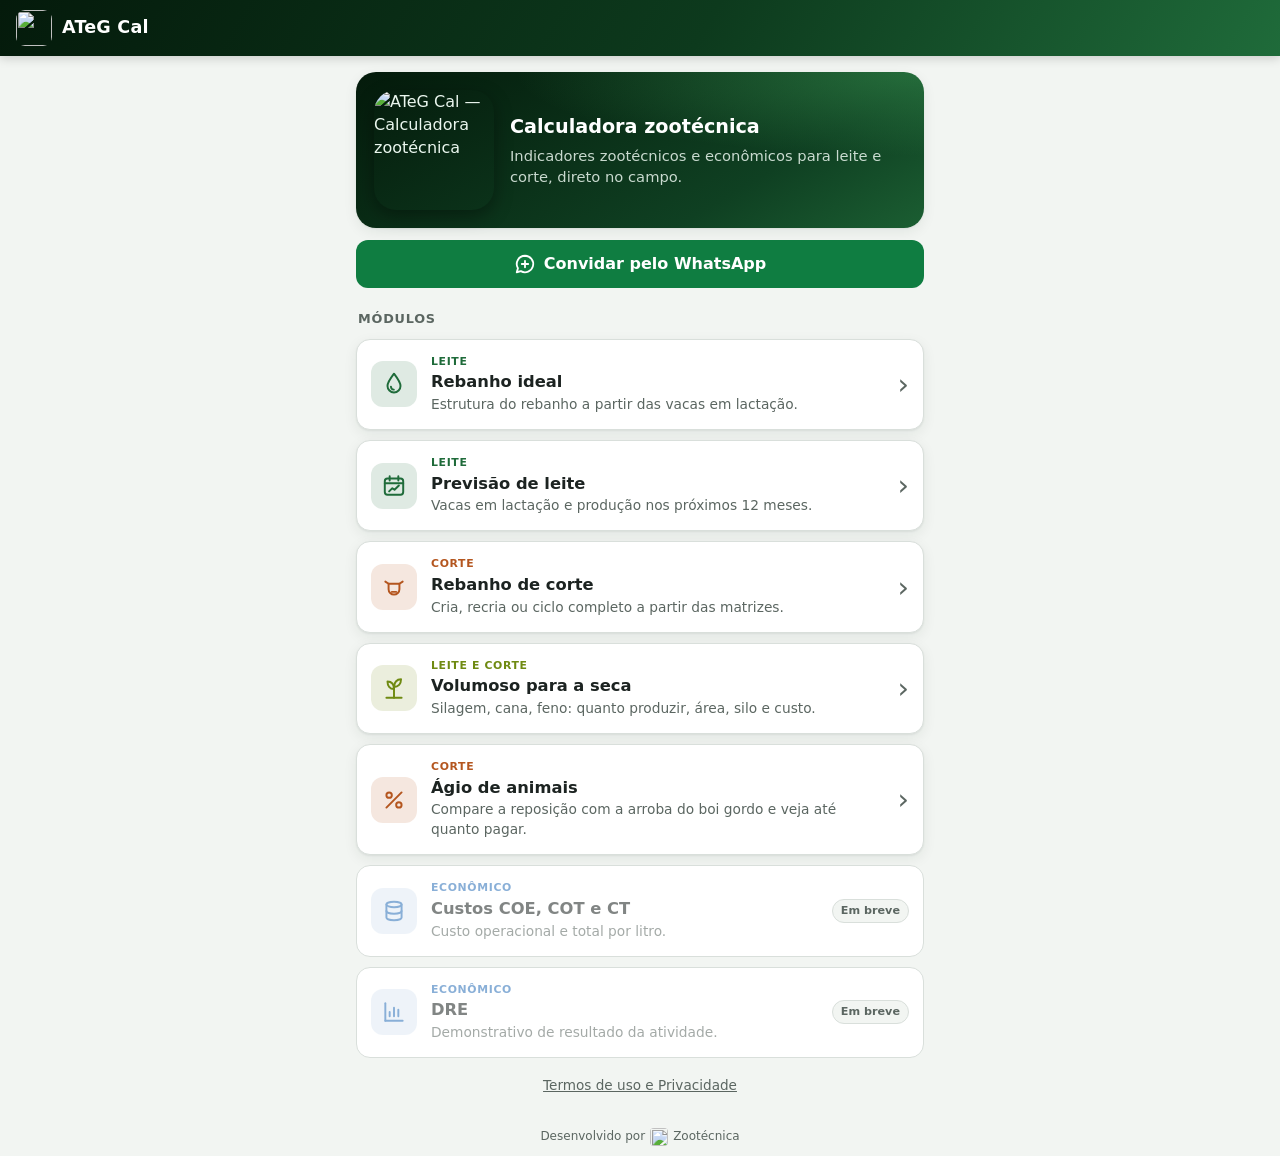
==== index.html @ bffb2cc3 "Senhas protegidas, recuperação por e-mail e rodapé em todas as telas Script 1.12.0: senhas com HMAC " ====
<!doctype html>
<html lang="pt-BR">
<head>
  <meta charset="utf-8">
  <meta name="viewport" content="width=device-width, initial-scale=1, viewport-fit=cover">
  <meta name="description" content="Calculadora de indicadores zootécnicos e econômicos para ATeG.">
  <meta name="theme-color" content="#06200f">
  <meta name="apple-mobile-web-app-capable" content="yes">
  <meta name="apple-mobile-web-app-title" content="ATeG Cal">
  <meta name="apple-mobile-web-app-status-bar-style" content="black-translucent">
  <title>ATeG Cal</title>
  <link rel="manifest" href="manifest.webmanifest">
  <link rel="icon" href="icons/favicon-64.png" type="image/png">
  <link rel="apple-touch-icon" href="icons/apple-touch-icon.png">
  <link rel="stylesheet" href="css/style.css">
</head>
<body>
  <header class="topo">
    <button class="voltar" id="btnVoltar" type="button" aria-label="Voltar" hidden>&#8592;</button>
    <img class="topo-logo" src="icons/logo-96.png" alt="" width="36" height="36">
    <h1 id="tituloTela">ATeG Cal</h1>
    <span id="seloOffline" class="selo-offline" hidden>Offline</span>
  </header>

  <main>
    <!-- Login pelo celular -->
    <section id="tela-login" class="tela" hidden>
      <div class="login">
        <img class="login-logo" src="icons/logo-280.png" alt="ATeG Cal — Calculadora zootécnica" width="150" height="150">

        <div id="blocoEntrar" class="login-bloco">
          <h2>Entrar</h2>
          <p class="login-texto">Use o celular e a senha cadastrados na Zootécnica ATeG.</p>
          <form id="formLogin" class="cartao" novalidate>
          <label class="campo">
            <span>Celular</span>
            <input name="celular" type="tel" inputmode="tel" autocomplete="tel" placeholder="(62) 9 0000-0000" required>
          </label>
          <label class="campo">
            <span>Senha</span>
            <span class="senha">
              <input name="senha" type="password" autocomplete="current-password" required>
              <button type="button" class="ver-senha" aria-label="Mostrar senha" aria-pressed="false">
                <svg viewBox="0 0 24 24" aria-hidden="true"><path d="M2 12s3.6-7 10-7 10 7 10 7-3.6 7-10 7S2 12 2 12z"/><circle cx="12" cy="12" r="3"/><path class="risco" d="M4 4l16 16"/></svg>
              </button>
            </span>
          </label>
          <p id="erroLogin" class="erro" role="alert" hidden></p>
          <button type="submit" class="primario">Entrar</button>
          <button type="button" id="btnEsqueci" class="link">Esqueci a senha</button>
          </form>
          <button type="button" id="btnPrimeiroAcesso" class="secundario primeiro-acesso">Primeiro acesso? Cadastre-se</button>
        </div>

        <div id="blocoCadastro" class="login-bloco" hidden>
          <h2>Primeiro acesso</h2>
          <p class="login-texto">Preencha seus dados. O acesso é liberado na hora.</p>
          <form id="formCadastro" class="cartao" novalidate>
          <label class="campo">
            <span>Nome completo</span>
            <input name="nome" type="text" autocomplete="name" autocapitalize="words" maxlength="80" required>
          </label>
          <label class="campo">
            <span>Celular (WhatsApp)</span>
            <input name="celular" type="tel" inputmode="tel" autocomplete="tel" placeholder="(62) 9 0000-0000" required>
          </label>
          <label class="campo">
            <span>E-mail</span>
            <input name="email" type="email" inputmode="email" autocomplete="email" maxlength="100" required>
          </label>
          <div class="grade grade-municipio">
            <label class="campo"><span>UF</span>
              <select name="uf" autocomplete="address-level1">
                <option>AC</option>
                <option>AL</option>
                <option>AM</option>
                <option>AP</option>
                <option>BA</option>
                <option>CE</option>
                <option>DF</option>
                <option>ES</option>
                <option selected>GO</option>
                <option>MA</option>
                <option>MG</option>
                <option>MS</option>
                <option>MT</option>
                <option>PA</option>
                <option>PB</option>
                <option>PE</option>
                <option>PI</option>
                <option>PR</option>
                <option>RJ</option>
                <option>RN</option>
                <option>RO</option>
                <option>RR</option>
                <option>RS</option>
                <option>SC</option>
                <option>SE</option>
                <option>SP</option>
                <option>TO</option>
              </select></label>
            <label class="campo"><span>Município</span>
              <select name="municipio" autocomplete="address-level2" required disabled>
                <option value="">Carregando…</option>
              </select></label>
          </div>
          <label class="campo">
            <span>Função</span>
            <select name="funcao" required>
              <option value="" selected disabled>Selecione</option>
              <option>Técnico de campo ATeG</option>
              <option>Coordenador</option>
              <option>Supervisor</option>
              <option>Produtor rural</option>
              <option>Zootecnista / Veterinário / Agrônomo</option>
              <option>Estudante</option>
              <option>Outro</option>
            </select>
          </label>
          <label class="campo">
            <span>Crie uma senha (mínimo 6 caracteres)</span>
            <span class="senha">
              <input name="senha" type="password" autocomplete="new-password" required>
              <button type="button" class="ver-senha" aria-label="Mostrar senha" aria-pressed="false">
                <svg viewBox="0 0 24 24" aria-hidden="true"><path d="M2 12s3.6-7 10-7 10 7 10 7-3.6 7-10 7S2 12 2 12z"/><circle cx="12" cy="12" r="3"/><path class="risco" d="M4 4l16 16"/></svg>
              </button>
            </span>
          </label>
          <label class="campo">
            <span>Repita a senha</span>
            <span class="senha">
              <input name="confirmacao" type="password" autocomplete="new-password" required>
              <button type="button" class="ver-senha" aria-label="Mostrar senha" aria-pressed="false">
                <svg viewBox="0 0 24 24" aria-hidden="true"><path d="M2 12s3.6-7 10-7 10 7 10 7-3.6 7-10 7S2 12 2 12z"/><circle cx="12" cy="12" r="3"/><path class="risco" d="M4 4l16 16"/></svg>
              </button>
            </span>
          </label>
          <label class="check">
            <input name="aceite" type="checkbox">
            <span>Li e aceito os <a href="#/termos">Termos de uso e a Política de privacidade</a>.</span>
          </label>
          <p id="erroCadastro" class="erro" role="alert" hidden></p>
          <button type="submit" class="primario">Cadastrar e entrar</button>
          </form>
          <button type="button" id="btnJaTenho" class="link">Já tenho cadastro — Entrar</button>
        </div>

        <div id="blocoEsqueci" class="login-bloco" hidden>
          <h2>Recuperar senha</h2>
          <p class="login-texto">Informe o celular do cadastro. Enviaremos um código para o seu e-mail.</p>
          <form id="formEsqueci" class="cartao" novalidate>
          <label class="campo">
            <span>Celular</span>
            <input name="celular" type="tel" inputmode="tel" autocomplete="tel" placeholder="(62) 9 0000-0000" required>
          </label>
          <p id="erroEsqueci" class="erro" role="alert" hidden></p>
          <button type="submit" class="primario">Enviar código</button>
          </form>
          <button type="button" class="link whats-senha">Não tenho acesso ao e-mail — Falar no WhatsApp</button>
          <button type="button" class="link voltar-entrar">Voltar para Entrar</button>
        </div>

        <div id="blocoNovaSenha" class="login-bloco" hidden>
          <h2>Crie uma nova senha</h2>
          <p id="textoNovaSenha" class="login-texto"></p>
          <form id="formNovaSenha" class="cartao" novalidate>
          <label id="campoCodigo" class="campo">
            <span>Código de 6 dígitos</span>
            <input name="codigo" type="text" inputmode="numeric" autocomplete="one-time-code" maxlength="6">
          </label>
          <label class="campo">
            <span>Nova senha (mínimo 6 caracteres)</span>
            <span class="senha">
              <input name="nova" type="password" autocomplete="new-password" required>
              <button type="button" class="ver-senha" aria-label="Mostrar senha" aria-pressed="false">
                <svg viewBox="0 0 24 24" aria-hidden="true"><path d="M2 12s3.6-7 10-7 10 7 10 7-3.6 7-10 7S2 12 2 12z"/><circle cx="12" cy="12" r="3"/><path class="risco" d="M4 4l16 16"/></svg>
              </button>
            </span>
          </label>
          <label class="campo">
            <span>Repita a nova senha</span>
            <span class="senha">
              <input name="confirmacao" type="password" autocomplete="new-password" required>
              <button type="button" class="ver-senha" aria-label="Mostrar senha" aria-pressed="false">
                <svg viewBox="0 0 24 24" aria-hidden="true"><path d="M2 12s3.6-7 10-7 10 7 10 7-3.6 7-10 7S2 12 2 12z"/><circle cx="12" cy="12" r="3"/><path class="risco" d="M4 4l16 16"/></svg>
              </button>
            </span>
          </label>
          <p id="erroNovaSenha" class="erro" role="alert" hidden></p>
          <button type="submit" class="primario">Salvar e entrar</button>
          </form>
          <button type="button" class="link whats-senha">Não recebeu? Falar no WhatsApp</button>
          <button type="button" class="link voltar-entrar">Voltar para Entrar</button>
        </div>
        <a class="link-termos" href="#/termos">Termos de uso e Privacidade</a>
      </div>
    </section>

    <!-- Volumoso para a seca -->
    <section id="tela-volumoso-seca" class="tela" hidden>
      <form id="formVolumoso" novalidate>
        <div class="cartao">
          <label class="campo">
            <span>Propriedade</span>
            <input name="fazenda" type="text" autocomplete="off" placeholder="Nome da fazenda">
          </label>
          <div class="grade">
            <label class="campo"><span>Início da seca</span><select name="mesInicio"></select></label>
            <label class="campo"><span>Dias de seca</span>
              <input name="diasSeca" type="number" inputmode="numeric" min="30" max="365" step="1" placeholder="210"></label>
          </div>
          <p id="diasSeca" class="nota"></p>
        </div>

        <div class="cartao">
          <div class="cartao-titulo">
            <strong>Rebanho na seca</strong>
            <span>Animais que vão comer volumoso. Peso e consumo vazios usam a referência.</span>
          </div>
          <div class="importar">
            <button type="button" id="btnImportarLeite" class="secundario">Trazer Rebanho ideal — leite</button>
            <button type="button" id="btnImportarCorte" class="secundario">Trazer Rebanho ideal — corte</button>
          </div>
          <div id="listaLotes" class="lista-itens"></div>
          <button type="button" id="btnAddLote" class="link">+ Adicionar categoria</button>
        </div>

        <div class="cartao">
          <div class="cartao-titulo">
            <strong>Pasto na seca (opcional)</strong>
            <span>Quanto do volumoso o pasto diferido ou residual ainda fornece.</span>
          </div>
          <label class="campo"><span>Volumoso que vem do pasto (%)</span>
            <input name="pastoPct" type="number" inputmode="decimal" min="0" max="99" step="1" placeholder="0"></label>
        </div>

        <div class="cartao">
          <div class="cartao-titulo">
            <strong>Volumosos do cocho</strong>
            <span>Participação vazia divide igualmente o que falta para 100%.</span>
          </div>
          <div id="listaVolumosos" class="lista-itens"></div>
          <button type="button" id="btnAddVolumoso" class="link">+ Adicionar volumoso</button>
        </div>

        <p id="erroVolumoso" class="erro" role="alert" hidden></p>

        <div class="acoes">
          <button type="submit" class="primario">Calcular</button>
          <button type="button" id="btnLimparVolumoso" class="secundario">Limpar</button>
        </div>
      </form>

      <div id="resultadoVolumoso" class="resultado" hidden></div>

      <template id="modeloLote">
        <div class="item">
          <div class="item-topo">
            <select data-campo="tipo" aria-label="Categoria"></select>
            <button type="button" class="remover" aria-label="Remover categoria">&#10005;</button>
          </div>
          <div class="grade grade-3">
            <label class="campo"><span>Animais</span>
              <input data-campo="animais" type="number" inputmode="numeric" min="0" step="1"></label>
            <label class="campo"><span>Peso (kg)</span>
              <input data-campo="pesoKg" type="number" inputmode="numeric" step="1"></label>
            <label class="campo"><span>Volumoso (kg MS/dia)</span>
              <input data-campo="kgMSDia" type="number" inputmode="decimal" step="0.1"></label>
          </div>
        </div>
      </template>

      <template id="modeloVolumoso">
        <div class="item">
          <div class="item-topo">
            <select data-campo="tipo" aria-label="Volumoso"></select>
            <button type="button" class="remover" aria-label="Remover volumoso">&#10005;</button>
          </div>
          <div class="grade">
            <label class="campo"><span>Participação (% da MS)</span>
              <input data-campo="participacaoPct" type="number" inputmode="decimal" step="1"></label>
            <label class="campo"><span>Estoque atual (t)</span>
              <input data-campo="estoqueT" type="number" inputmode="decimal" step="0.1" placeholder="0"></label>
          </div>
          <details class="pesos">
            <summary>Ajustar índices</summary>
            <div class="grade">
              <label class="campo"><span>Matéria seca (%)</span>
                <input data-campo="msPct" type="number" inputmode="decimal" step="0.1"></label>
              <label class="campo"><span>Produtividade (t/ha)</span>
                <input data-campo="produtividadeT" type="number" inputmode="decimal" step="0.1"></label>
              <label class="campo"><span>Perdas até o cocho (%)</span>
                <input data-campo="perdasPct" type="number" inputmode="decimal" step="0.1"></label>
              <label class="campo"><span>Custo (R$/t)</span>
                <input data-campo="custoT" type="number" inputmode="decimal" step="1"></label>
            </div>
          </details>
        </div>
      </template>
    </section>

    <!-- Ágio de animais -->
    <section id="tela-agio" class="tela" hidden>
      <form id="formAgio" novalidate>
        <div class="cartao">
          <label class="campo">
            <span>Propriedade</span>
            <input name="fazenda" type="text" autocomplete="off" placeholder="Nome da fazenda">
          </label>
          <div class="grade">
            <label class="campo"><span>Arroba do boi gordo (R$/@)</span>
              <input name="arrobaBoi" type="number" inputmode="decimal" min="0" step="0.01" required></label>
            <label class="campo"><span>Ágio máximo aceito (%)</span>
              <input name="agioLimitePct" type="number" inputmode="decimal" step="0.1"></label>
          </div>
          <a class="link-cotacao" href="https://www.scotconsultoria.com.br/cotacoes/boi-gordo/" target="_blank" rel="noopener">Ver cotação na Scot Consultoria</a>
          <p class="nota">Digite a arroba da sua praça. Ágio máximo vazio usa 33%, média de 2014 a 2024 citada pela Scot; é uma referência, não uma regra.</p>
        </div>

        <div class="cartao">
          <div class="cartao-titulo">
            <strong>Animais a comprar</strong>
            <span>Adicione mais de uma categoria para comparar. Peso vazio usa a referência.</span>
          </div>
          <div id="listaAgio" class="lista-itens"></div>
          <button type="button" id="btnAddAgio" class="link">+ Adicionar categoria</button>
        </div>

        <div class="cartao">
          <details id="blocoCustosAgio" class="pesos">
            <summary>Até quanto pagar pelos custos (opcional)</summary>
            <p class="nota">Parte da venda futura e desconta custos e margem. Preencha ao menos o custo por dia.</p>
            <div class="grade">
              <label class="campo"><span>Custo (R$/animal/dia)</span>
                <input name="custoDia" type="number" inputmode="decimal" min="0" step="0.01"></label>
              <label class="campo"><span>Ganho de peso (kg/dia)</span>
                <input name="gmdKg" type="number" inputmode="decimal" min="0" step="0.01"></label>
              <label class="campo"><span>Peso de venda (kg)</span>
                <input name="pesoVendaKg" type="number" inputmode="numeric" min="0" step="1"></label>
              <label class="campo"><span>Rendimento de carcaça (%)</span>
                <input name="rendimentoPct" type="number" inputmode="decimal" min="0" max="70" step="0.1"></label>
              <label class="campo"><span>Arroba de venda (R$/@)</span>
                <input name="arrobaVenda" type="number" inputmode="decimal" min="0" step="0.01" placeholder="Igual à de hoje"></label>
              <label class="campo"><span>Mortalidade (%)</span>
                <input name="mortalidadePct" type="number" inputmode="decimal" min="0" max="99" step="0.1"></label>
              <label class="campo"><span>Frete e comissão (R$/animal)</span>
                <input name="freteAnimal" type="number" inputmode="decimal" min="0" step="1"></label>
              <label class="campo"><span>Margem desejada (R$/animal)</span>
                <input name="margemAnimal" type="number" inputmode="decimal" min="0" step="1"></label>
              <label class="campo"><span>Juros (% ao mês)</span>
                <input name="jurosMesPct" type="number" inputmode="decimal" min="0" step="0.1"></label>
            </div>
          </details>
        </div>

        <p id="erroAgio" class="erro" role="alert" hidden></p>

        <div class="acoes">
          <button type="submit" class="primario">Calcular</button>
          <button type="button" id="btnLimparAgio" class="secundario">Limpar</button>
        </div>
      </form>

      <div id="resultadoAgio" class="resultado" hidden></div>

      <template id="modeloAgio">
        <div class="item">
          <div class="item-topo">
            <select data-campo="tipo" aria-label="Categoria"></select>
            <button type="button" class="remover" aria-label="Remover categoria">&#10005;</button>
          </div>
          <div class="grade">
            <label class="campo"><span>Animais</span>
              <input data-campo="animais" type="number" inputmode="numeric" min="1" step="1" placeholder="1"></label>
            <label class="campo"><span>Peso (kg)</span>
              <input data-campo="pesoKg" type="number" inputmode="numeric" step="1"></label>
            <label class="campo"><span>Preço em</span>
              <select data-campo="forma"></select></label>
            <label class="campo"><span>Preço (R$)</span>
              <input data-campo="preco" type="number" inputmode="decimal" min="0" step="0.01"></label>
          </div>
        </div>
      </template>
    </section>

    <!-- Termos de uso e Política de privacidade (leitura e aceite) -->
    <section id="tela-termos" class="tela" hidden>
      <div id="avisoAceite" class="aviso atencao" hidden>
        Para continuar usando o ATeG Cal, leia e aceite os Termos de uso e a Política de privacidade.
      </div>
      <article class="cartao termos">
        <h2>Termos de uso e Política de privacidade</h2>
        <p class="sub">ATeG Cal · Versão <span id="versaoTermos"></span> · vigente desde 28/10/2026</p>

        <h3>1. Quem é o responsável</h3>
        <p>O ATeG Cal é desenvolvido e mantido por <b>Weder de Lima Vieira</b>, zootecnista, pessoa física,
          com atuação em Goiânia/GO, que é o responsável (controlador) pelos dados pessoais tratados no app.
          Contato: <a href="mailto:zootecnicaateg@gmail.com">zootecnicaateg@gmail.com</a> ou WhatsApp
          <a href="https://wa.me/5562991176151">(62) 9 9117-6151</a>.</p>

        <h3>2. O que é o app</h3>
        <p>O ATeG Cal é uma calculadora de indicadores zootécnicos e econômicos para apoio a técnicos e produtores
          rurais. No momento o uso é gratuito. Funcionalidades, condições de uso ou de acesso podem mudar no
          futuro, com aviso prévio no próprio app.</p>

        <h3>3. Uso e responsabilidade</h3>
        <ul>
          <li>Os resultados são <b>estimativas</b> calculadas a partir dos dados que você informa. Eles não substituem
            o acompanhamento técnico da propriedade, e as decisões tomadas com base neles são de responsabilidade
            de quem as toma.</li>
          <li>Você é responsável pela veracidade dos dados que digita e pelos relatórios que compartilha.</li>
          <li>O acesso é pessoal: não compartilhe sua senha. Use o app de forma lícita e sem tentar prejudicar seu
            funcionamento.</li>
          <li>O app é oferecido como está. Podem ocorrer erros ou interrupções, que serão corrigidos assim que
            possível.</li>
          <li>O acesso pode ser suspenso em caso de uso indevido destes termos.</li>
        </ul>

        <h3>4. Quais dados são coletados</h3>
        <ul>
          <li><b>Cadastro:</b> nome, celular, e-mail, município, UF, função e senha.</li>
          <li><b>Uso do app:</b> data e hora em que o app e os módulos são abertos, quando um cálculo é feito, quando
            um PDF é exportado e a versão do app.</li>
          <li><b>Aceite destes termos:</b> data, hora e versão aceita.</li>
        </ul>
        <p>Os <b>dados das fazendas</b> digitados nos cálculos (rebanho, partos, produção etc.) <b>ficam somente no
          seu aparelho</b> e não são enviados ao responsável.</p>

        <h3>5. Para que os dados são usados</h3>
        <ul>
          <li>Liberar e controlar o acesso ao app.</li>
          <li>Dar suporte e ajudar na recuperação de senha.</li>
          <li>Entender quais módulos são mais usados, para melhorar o app e decidir as próximas funcionalidades.</li>
          <li>Enviar comunicados sobre o app e conteúdos técnicos da Zootécnica ATeG. Você pode pedir para não
            receber esses comunicados a qualquer momento.</li>
        </ul>
        <p>O tratamento se baseia no seu consentimento e na necessidade de prestar o serviço que você solicitou
          (Lei 13.709/2018, LGPD, art. 7º, incisos I e V).</p>

        <h3>6. Compartilhamento</h3>
        <p>Os dados <b>não são vendidos nem compartilhados</b> com terceiros. Eles ficam guardados em uma planilha
          do Google (Google Workspace), com acesso restrito ao responsável. O Google atua apenas como fornecedor de
          armazenamento e pode guardar os dados em servidores fora do Brasil, seguindo suas próprias regras de
          segurança.</p>

        <h3>7. Por quanto tempo</h3>
        <p>Os dados ficam guardados enquanto seu cadastro estiver ativo. Se você pedir a exclusão, os dados de
          cadastro serão apagados em até 15 dias. Os registros de uso poderão ser mantidos apenas de forma anônima,
          para estatística.</p>

        <h3>8. Seus direitos</h3>
        <p>Você pode, a qualquer momento, pedir para confirmar quais dados temos, ter acesso a eles, corrigi-los,
          excluí-los ou revogar o seu consentimento (LGPD, art. 18), pelo e-mail ou WhatsApp do item 1. Sem o
          consentimento não é possível continuar usando o app.</p>

        <h3>9. Segurança</h3>
        <p>São adotadas medidas razoáveis para proteger os dados, como acesso restrito à planilha e comunicação
          criptografada (HTTPS). Nenhum sistema é totalmente seguro: use uma senha que você não usa em outros
          serviços e avise o responsável se suspeitar de uso indevido do seu acesso.</p>

        <h3>10. Dados guardados no aparelho</h3>
        <p>Para funcionar sem internet, o app guarda no seu aparelho a sessão de acesso (por até 30 dias), os
          últimos dados digitados em cada módulo e os registros de uso ainda não enviados. O botão “Sair” encerra
          a sessão, e limpar os dados do navegador apaga essas informações.</p>

        <h3>11. Mudanças nestes termos</h3>
        <p>Estes termos podem ser atualizados. Quando isso acontecer, o app mostrará a nova versão e pedirá um
          novo aceite.</p>

        <h3>12. Lei e foro</h3>
        <p>Estes termos seguem a lei brasileira. Fica eleito o foro da comarca de Goiânia/GO, ressalvado o direito
          do consumidor de propor ação no foro do seu domicílio.</p>
      </article>

      <form id="formAceite" class="cartao" novalidate hidden>
        <label class="check">
          <input name="aceite" type="checkbox">
          <span>Li e aceito os Termos de uso e a Política de privacidade.</span>
        </label>
        <p id="erroAceite" class="erro" role="alert" hidden></p>
        <button type="submit" class="primario">Aceitar e continuar</button>
        <button type="button" id="btnRecusar" class="link">Não aceito — sair</button>
      </form>
      <button type="button" id="btnFecharTermos" class="secundario fechar-termos">Voltar</button>
    </section>

    <!-- Tela inicial: módulos -->
    <section id="tela-inicio" class="tela">
      <div class="capa">
        <img src="icons/logo-280.png" alt="ATeG Cal — Calculadora zootécnica" width="140" height="140">
        <div>
          <p class="capa-titulo">Calculadora zootécnica</p>
          <p class="capa-texto">Indicadores zootécnicos e econômicos para leite e corte, direto no campo.</p>
          <p id="capaOffline" class="capa-selo" hidden>&#10003; Pronto para usar sem internet</p>
          <p id="capaUsuario" class="capa-usuario" hidden>
            Olá, <b id="nomeUsuario"></b> · <button type="button" id="btnSair" class="link link-claro">Sair</button>
          </p>
        </div>
      </div>

      <button type="button" id="btnConvidar" class="convidar">
        <svg viewBox="0 0 24 24" aria-hidden="true"><path d="M12 3a9 9 0 0 0-7.7 13.6L3 21l4.5-1.2A9 9 0 1 0 12 3z"/><path d="M12 8.5v7M8.5 12h7"/></svg>
        Convidar pelo WhatsApp
      </button>

      <h2 class="secao">Módulos</h2>
      <nav class="modulos">
        <a class="modulo leite" href="#/rebanho-leite">
          <span class="modulo-icone" aria-hidden="true">
            <svg viewBox="0 0 24 24"><path d="M12 2.5c3.2 4.2 6 7.9 6 11.3a6 6 0 0 1-12 0c0-3.4 2.8-7.1 6-11.3z"/><path d="M9.2 14.5a2.9 2.9 0 0 0 2.6 2.7"/></svg>
          </span>
          <span class="modulo-corpo">
            <span class="modulo-tag">Leite</span>
            <strong>Rebanho ideal</strong>
            <span class="modulo-desc">Estrutura do rebanho a partir das vacas em lactação.</span>
          </span>
          <span class="modulo-seta" aria-hidden="true">&#8250;</span>
        </a>
        <a class="modulo leite" href="#/previsao-leite">
          <span class="modulo-icone" aria-hidden="true">
            <svg viewBox="0 0 24 24"><rect x="3.5" y="5" width="17" height="15" rx="2.5"/><path d="M3.5 9.5h17M8 3v4M16 3v4"/><path d="M7.5 17l3-3 2 1.5 4-4"/></svg>
          </span>
          <span class="modulo-corpo">
            <span class="modulo-tag">Leite</span>
            <strong>Previsão de leite</strong>
            <span class="modulo-desc">Vacas em lactação e produção nos próximos 12 meses.</span>
          </span>
          <span class="modulo-seta" aria-hidden="true">&#8250;</span>
        </a>
        <a class="modulo corte" href="#/rebanho-corte">
          <span class="modulo-icone" aria-hidden="true">
            <svg viewBox="0 0 24 24"><path d="M4 7l3 2h10l3-2"/><path d="M7 9v5a5 5 0 0 0 10 0V9"/><path d="M10 16.5h4"/></svg>
          </span>
          <span class="modulo-corpo">
            <span class="modulo-tag">Corte</span>
            <strong>Rebanho de corte</strong>
            <span class="modulo-desc">Cria, recria ou ciclo completo a partir das matrizes.</span>
          </span>
          <span class="modulo-seta" aria-hidden="true">&#8250;</span>
        </a>
        <a class="modulo forragem" href="#/volumoso-seca">
          <span class="modulo-icone" aria-hidden="true">
            <svg viewBox="0 0 24 24"><path d="M12 21V10"/><path d="M12 13c-4 0-6-3-6-7 4 0 6 3 6 7z"/><path d="M12 11c0-4 2.5-7 6.5-7 0 4-2.5 7-6.5 7z"/><path d="M5 21h14"/></svg>
          </span>
          <span class="modulo-corpo">
            <span class="modulo-tag">Leite e corte</span>
            <strong>Volumoso para a seca</strong>
            <span class="modulo-desc">Silagem, cana, feno: quanto produzir, área, silo e custo.</span>
          </span>
          <span class="modulo-seta" aria-hidden="true">&#8250;</span>
        </a>
        <a class="modulo corte" href="#/agio">
          <span class="modulo-icone" aria-hidden="true">
            <svg viewBox="0 0 24 24"><path d="M19 5L5 19"/><circle cx="7.5" cy="7.5" r="2.5"/><circle cx="16.5" cy="16.5" r="2.5"/></svg>
          </span>
          <span class="modulo-corpo">
            <span class="modulo-tag">Corte</span>
            <strong>Ágio de animais</strong>
            <span class="modulo-desc">Compare a reposição com a arroba do boi gordo e veja até quanto pagar.</span>
          </span>
          <span class="modulo-seta" aria-hidden="true">&#8250;</span>
        </a>
        <div class="modulo economico em-breve" aria-disabled="true">
          <span class="modulo-icone" aria-hidden="true">
            <svg viewBox="0 0 24 24"><ellipse cx="12" cy="6" rx="7" ry="2.5"/><path d="M5 6v6c0 1.4 3.1 2.5 7 2.5s7-1.1 7-2.5V6"/><path d="M5 12v6c0 1.4 3.1 2.5 7 2.5s7-1.1 7-2.5v-6"/></svg>
          </span>
          <span class="modulo-corpo">
            <span class="modulo-tag">Econômico</span>
            <strong>Custos COE, COT e CT</strong>
            <span class="modulo-desc">Custo operacional e total por litro.</span>
          </span>
          <span class="em-breve-selo">Em breve</span>
        </div>
        <div class="modulo economico em-breve" aria-disabled="true">
          <span class="modulo-icone" aria-hidden="true">
            <svg viewBox="0 0 24 24"><path d="M4 20V4"/><path d="M4 20h16"/><path d="M8 16v-4M12 16V8M16 16v-6"/></svg>
          </span>
          <span class="modulo-corpo">
            <span class="modulo-tag">Econômico</span>
            <strong>DRE</strong>
            <span class="modulo-desc">Demonstrativo de resultado da atividade.</span>
          </span>
          <span class="em-breve-selo">Em breve</span>
        </div>
      </nav>
      <a class="link-termos" href="#/termos">Termos de uso e Privacidade</a>
    </section>

    <!-- Rebanho ideal — leite -->
    <section id="tela-rebanho-leite" class="tela" hidden>
      <form id="formRebanho" novalidate>
        <div class="cartao">
          <label class="campo">
            <span>Propriedade</span>
            <input name="fazenda" type="text" autocomplete="off" placeholder="Nome da fazenda">
          </label>
          <label class="campo">
            <span>Vacas em lactação</span>
            <input name="vacas" type="number" inputmode="numeric" min="1" step="1" required>
          </label>
        </div>

        <fieldset class="segmentado">
          <legend>Método de cálculo</legend>
          <label><input type="radio" name="modo" value="padrao" checked><span>Padrão ATeG</span></label>
          <label><input type="radio" name="modo" value="indices"><span>Índices da fazenda</span></label>
        </fieldset>

        <div id="blocoIndices" class="grade" hidden>
          <label class="campo"><span>Intervalo entre partos (meses)</span>
            <input name="iepMeses" type="number" inputmode="decimal" step="0.1"></label>
          <label class="campo"><span>Período seco (dias)</span>
            <input name="periodoSecoDias" type="number" inputmode="numeric" step="1"></label>
          <label class="campo"><span>Idade ao 1º parto (meses)</span>
            <input name="idadePrimeiroPartoMeses" type="number" inputmode="numeric" step="1"></label>
          <label class="campo"><span>Descarte anual de vacas (%)</span>
            <input name="descarteAnualPct" type="number" inputmode="decimal" step="0.1"></label>
          <label class="campo"><span>Mortalidade bezerras 0–12 m (%/ano)</span>
            <input name="mortBezerrasPct" type="number" inputmode="decimal" step="0.1"></label>
          <label class="campo"><span>Mortalidade novilhas (%/ano)</span>
            <input name="mortNovilhasPct" type="number" inputmode="decimal" step="0.1"></label>
          <label class="campo"><span>Fêmeas nos nascimentos (%)</span>
            <input name="femeasNascimentosPct" type="number" inputmode="decimal" step="1"></label>
          <label class="campo"><span>Recria de fêmeas</span>
            <select name="recria">
              <option value="reposicao">Só a reposição necessária</option>
              <option value="todas">Todas as fêmeas nascidas</option>
            </select></label>
        </div>

        <details class="pesos">
          <summary>Pesos médios para UA (450 kg = 1 UA)</summary>
          <div class="grade">
            <label class="campo"><span>Vaca adulta (kg)</span>
              <input name="pesoVaca" type="number" inputmode="numeric" step="1"></label>
            <label class="campo"><span>Bezerra 0–12 m (kg)</span>
              <input name="pesoBezerra" type="number" inputmode="numeric" step="1"></label>
            <label class="campo"><span>Novilha 12–24 m (kg)</span>
              <input name="pesoNovilhaAte24" type="number" inputmode="numeric" step="1"></label>
            <label class="campo"><span>Novilha &gt; 24 m (kg)</span>
              <input name="pesoNovilhaAcima24" type="number" inputmode="numeric" step="1"></label>
          </div>
        </details>

        <p id="erroRebanho" class="erro" role="alert" hidden></p>

        <div class="acoes">
          <button type="submit" class="primario">Calcular</button>
          <button type="button" id="btnLimpar" class="secundario">Limpar</button>
        </div>
      </form>

      <div id="resultadoRebanho" class="resultado" hidden></div>
    </section>

    <!-- Previsão de lactação e leite — 12 meses -->
    <section id="tela-previsao-leite" class="tela" hidden>
      <form id="formPrevisao" novalidate>
        <input type="hidden" name="inicioPrevisao">
        <div class="cartao">
          <label class="campo">
            <span>Propriedade</span>
            <input name="fazenda" type="text" autocomplete="off" placeholder="Nome da fazenda">
          </label>
          <div class="grade">
            <label class="campo"><span>Vacas em lactação hoje</span>
              <input name="vacasLactacao" type="number" inputmode="numeric" min="0" step="1" required></label>
            <label class="campo"><span>Vacas secas hoje</span>
              <input name="vacasSecas" type="number" inputmode="numeric" min="0" step="1"></label>
          </div>
          <div class="grade">
            <label class="campo"><span>Produção média (L/vaca em lactação/dia)</span>
              <input name="producaoLitros" type="number" inputmode="decimal" min="0" step="0.1" required></label>
            <label class="campo"><span>DEL médio hoje (dias) — opcional</span>
              <input name="delMedio" type="number" inputmode="numeric" min="5" step="1" placeholder="Sem curva"></label>
          </div>
          <p class="nota">Com o DEL médio, a previsão usa a curva de lactação: vacas recém-paridas produzem mais
            que as do fim da lactação.</p>
        </div>

        <div class="cartao">
          <div class="cartao-titulo">
            <strong>Partos previstos por mês</strong>
            <span>Do controle reprodutivo (vacas e novilhas).</span>
          </div>
          <div id="gradePartos" class="grade-meses"></div>
          <p id="dicaPartos" class="nota"></p>
        </div>

        <details class="pesos">
          <summary>Índices usados na previsão</summary>
          <div class="grade">
            <label class="campo"><span>Período seco (dias)</span>
              <input name="periodoSecoDias" type="number" inputmode="numeric" step="1"></label>
            <label class="campo"><span>Descarte anual de vacas (%)</span>
              <input name="descarteAnualPct" type="number" inputmode="decimal" step="0.1"></label>
            <label class="campo"><span>Intervalo entre partos (meses)</span>
              <input name="iepMeses" type="number" inputmode="decimal" step="0.1"></label>
          </div>
        </details>

        <p id="erroPrevisao" class="erro" role="alert" hidden></p>

        <div class="acoes">
          <button type="submit" class="primario">Calcular previsão</button>
          <button type="button" id="btnLimparPrevisao" class="secundario">Limpar</button>
        </div>
      </form>

      <div id="resultadoPrevisao" class="resultado" hidden></div>
    </section>

    <!-- Rebanho ideal — corte -->
    <section id="tela-rebanho-corte" class="tela" hidden>
      <form id="formCorte" novalidate>
        <div class="cartao">
          <label class="campo">
            <span>Propriedade</span>
            <input name="fazenda" type="text" autocomplete="off" placeholder="Nome da fazenda">
          </label>
          <label class="campo">
            <span>Matrizes (vacas de cria)</span>
            <input name="matrizes" type="number" inputmode="numeric" min="1" step="1" required>
          </label>
        </div>

        <fieldset class="segmentado tres">
          <legend>Sistema de produção</legend>
          <label><input type="radio" name="fase" value="cria" checked><span>Só cria</span></label>
          <label><input type="radio" name="fase" value="recria"><span>Cria + recria</span></label>
          <label><input type="radio" name="fase" value="completo"><span>Ciclo completo</span></label>
        </fieldset>
        <p id="descFase" class="nota"></p>

        <div class="cartao">
          <div class="cartao-titulo">
            <strong>Índices da fazenda</strong>
            <span>Campo vazio usa o valor de referência mostrado.</span>
          </div>
          <div class="grade">
            <label class="campo"><span>Taxa de natalidade (%)</span>
              <input name="natalidadePct" type="number" inputmode="decimal" step="0.1"></label>
            <label class="campo"><span>Mortalidade até a desmama (%)</span>
              <input name="mortDesmamaPct" type="number" inputmode="decimal" step="0.1"></label>
            <label class="campo"><span>Idade à desmama (meses)</span>
              <input name="idadeDesmamaMeses" type="number" inputmode="decimal" step="0.5"></label>
            <label class="campo"><span>Peso à desmama (kg)</span>
              <input name="pesoDesmama" type="number" inputmode="numeric" step="1"></label>
            <label class="campo"><span>Mortalidade pós-desmama (%/ano)</span>
              <input name="mortPosDesmamaPct" type="number" inputmode="decimal" step="0.1"></label>
            <label class="campo"><span>Idade ao 1º parto (meses)</span>
              <input name="idadePrimeiroPartoMeses" type="number" inputmode="numeric" step="1"></label>
            <label class="campo"><span>Descarte anual de matrizes (%)</span>
              <input name="descarteMatrizesPct" type="number" inputmode="decimal" step="0.1"></label>
            <label class="campo"><span>Vacas por touro</span>
              <input name="vacasPorTouro" type="number" inputmode="numeric" step="1"></label>
            <label class="campo"><span>Fêmeas nos nascimentos (%)</span>
              <input name="femeasNascimentosPct" type="number" inputmode="decimal" step="1"></label>
          </div>
          <div id="blocoSaida" class="grade" hidden>
            <label class="campo"><span id="rotuloIdadeSaida">Idade de venda dos machos (meses)</span>
              <input name="idadeSaidaMeses" type="number" inputmode="numeric" step="1"></label>
            <label class="campo"><span id="rotuloPesoSaida">Peso de venda dos machos (kg)</span>
              <input name="pesoSaidaKg" type="number" inputmode="numeric" step="1"></label>
          </div>
        </div>

        <details class="pesos">
          <summary>Pesos médios para UA (450 kg = 1 UA)</summary>
          <div class="grade">
            <label class="campo"><span>Matriz (kg)</span>
              <input name="pesoMatriz" type="number" inputmode="numeric" step="1"></label>
            <label class="campo"><span>Touro (kg)</span>
              <input name="pesoTouro" type="number" inputmode="numeric" step="1"></label>
            <label class="campo"><span>Novilha ao 1º parto (kg)</span>
              <input name="pesoNovilhaPrimeiroParto" type="number" inputmode="numeric" step="1"></label>
          </div>
        </details>

        <p id="erroCorte" class="erro" role="alert" hidden></p>

        <div class="acoes">
          <button type="submit" class="primario">Calcular</button>
          <button type="button" id="btnLimparCorte" class="secundario">Limpar</button>
        </div>
      </form>

      <div id="resultadoCorte" class="resultado" hidden></div>
    </section>

    <footer class="rodape-app">
      <span class="rodape-marca">
        Desenvolvido por
        <img src="icons/logo-empresa.jpg" alt="" width="18" height="18">
        Zootécnica
      </span>
      <span id="versaoApp" hidden></span>
    </footer>
  </main>

  <script type="module" src="js/app.js"></script>
</body>
</html>
---- css/style.css ----
:root {
  --verde: #1f6b3a;
  --verde-vivo: #2f9e4f;
  --verde-claro: #e6f2ea;
  --verde-escuro: #06200f;
  --fundo: #f2f5f2;
  --superficie: #ffffff;
  --texto: #1c2321;
  --texto-suave: #5b6661;
  --borda: #d9dfdb;
  --erro: #b3261e;
  --erro-fundo: #fdecea;
  --alerta: #8a5a00;
  --alerta-fundo: #fff4dc;
  --sombra: 0 1px 2px rgb(16 40 24 / 0.06), 0 4px 14px rgb(16 40 24 / 0.07);
  --raio: 14px;
  /* Cores das categorias do rebanho (paleta validada para daltonismo). */
  --cat-lactacao: #1baf7a;
  --cat-secas: #2a78d6;
  --cat-novilhas2: #eda100;
  --cat-novilhas1: #e87ba4;
  --cat-bezerras: #6250d6;
  color-scheme: light;
}

@media (prefers-color-scheme: dark) {
  :root:not([data-theme="light"]) {
    --verde: #6cc48a;
    --verde-vivo: #6cc48a;
    --verde-claro: #1d3326;
    --fundo: #101411;
    --superficie: #1a1f1c;
    --texto: #e7ece9;
    --texto-suave: #a3ada8;
    --borda: #2f3833;
    --erro: #ffb4ab;
    --erro-fundo: #3b1512;
    --alerta: #f2c063;
    --alerta-fundo: #33280f;
    --sombra: 0 1px 2px rgb(0 0 0 / 0.4);
    --cat-lactacao: #199e70;
    --cat-secas: #3987e5;
    --cat-novilhas2: #c98500;
    --cat-novilhas1: #d55181;
    --cat-bezerras: #9085e9;
    color-scheme: dark;
  }
}

:root[data-theme="dark"] {
  --verde: #6cc48a;
  --verde-vivo: #6cc48a;
  --verde-claro: #1d3326;
  --fundo: #101411;
  --superficie: #1a1f1c;
  --texto: #e7ece9;
  --texto-suave: #a3ada8;
  --borda: #2f3833;
  --erro: #ffb4ab;
  --erro-fundo: #3b1512;
  --alerta: #f2c063;
  --alerta-fundo: #33280f;
  --sombra: 0 1px 2px rgb(0 0 0 / 0.4);
  --cat-lactacao: #199e70;
  --cat-secas: #3987e5;
  --cat-novilhas2: #c98500;
  --cat-novilhas1: #d55181;
  --cat-bezerras: #9085e9;
  color-scheme: dark;
}

* { box-sizing: border-box; }
[hidden] { display: none !important; }

body {
  display: flex;
  flex-direction: column;
  min-height: 100dvh;
  margin: 0;
  background: var(--fundo);
  color: var(--texto);
  font: 16px/1.45 system-ui, -apple-system, "Segoe UI", Roboto, sans-serif;
  -webkit-text-size-adjust: 100%;
}

/* ---------- Topo ---------- */

.topo {
  position: sticky;
  top: 0;
  z-index: 2;
  display: flex;
  align-items: center;
  gap: 10px;
  padding: calc(10px + env(safe-area-inset-top)) 16px 10px;
  background: linear-gradient(120deg, #041a0b 0%, #0d3a1d 55%, #1f6b3a 100%);
  color: #fff;
  box-shadow: 0 2px 10px rgb(0 0 0 / 0.18);
}
.topo h1 { flex: 1; margin: 0; font-size: 1.1rem; font-weight: 650; letter-spacing: 0.01em; }
.topo-logo { width: 36px; height: 36px; border-radius: 9px; }
.voltar {
  border: 0;
  background: rgb(255 255 255 / 0.12);
  color: inherit;
  width: 36px;
  height: 36px;
  border-radius: 10px;
  font-size: 1.3rem;
  line-height: 1;
  cursor: pointer;
}
.voltar:not([hidden]) + .topo-logo { display: none; }
.selo-offline {
  padding: 3px 9px;
  border-radius: 999px;
  background: rgb(255 255 255 / 0.15);
  font-size: 0.72rem;
  font-weight: 600;
}

main {
  display: flex;
  flex: 1;
  flex-direction: column;
  width: 100%;
  max-width: 600px;
  margin: 0 auto;
  padding: 16px 16px calc(10px + env(safe-area-inset-bottom));
}

/* ---------- Login ---------- */

.login { display: grid; justify-items: center; gap: 6px; padding-top: 8px; }
.login-logo { width: 150px; height: 150px; border-radius: 28px; box-shadow: 0 8px 24px rgb(0 0 0 / 0.25); }
.login h2 { margin: 14px 0 0; font-size: 1.4rem; }
.login-texto { margin: 0 0 10px; color: var(--texto-suave); text-align: center; font-size: 0.92rem; }
.login form { width: 100%; }
.login-bloco { display: grid; justify-items: center; gap: 6px; width: 100%; }
.login-bloco[hidden] { display: none; }
.primeiro-acesso { width: 100%; margin-top: 10px; }
.grade.grade-municipio { grid-template-columns: 88px 1fr; }
select:disabled { opacity: 0.6; }
.senha { position: relative; display: block; }
.senha input { padding-right: 52px; }
.ver-senha {
  position: absolute;
  top: 0;
  right: 0;
  width: 48px;
  height: 100%;
  border: 0;
  background: transparent;
  color: var(--texto-suave);
  cursor: pointer;
}
.ver-senha svg {
  width: 22px;
  height: 22px;
  fill: none;
  stroke: currentColor;
  stroke-width: 1.8;
  stroke-linecap: round;
  stroke-linejoin: round;
  vertical-align: middle;
}
.ver-senha[aria-pressed="true"] { color: var(--verde); }
.ver-senha[aria-pressed="true"] .risco { display: none; }
button.link {
  justify-self: center;
  padding: 8px;
  border: 0;
  background: none;
  color: var(--verde);
  font: inherit;
  font-weight: 600;
  text-decoration: underline;
  text-underline-offset: 3px;
  cursor: pointer;
}
button.primario:disabled { opacity: 0.7; cursor: progress; }
.check { display: flex; gap: 10px; align-items: flex-start; font-size: 0.9rem; line-height: 1.4; }
.check input { width: 22px; min-height: 22px; height: 22px; margin: 0; flex: none; accent-color: var(--verde); }
.check a { color: var(--verde); font-weight: 600; }
.link-termos { display: block; margin: 18px auto 4px; color: var(--texto-suave); font-size: 0.85rem; text-align: center; }
.rodape-app {
  display: grid;
  justify-items: center;
  gap: 4px;
  margin-top: auto; /* tela curta: fica no pé da tela */
  padding-top: 28px;
  color: var(--texto-suave);
  font-size: 0.75rem;
}
.rodape-marca { display: flex; align-items: center; gap: 5px; }
.rodape-marca img { border-radius: 4px; }
.link-cotacao { color: var(--verde); font-size: 0.9rem; font-weight: 600; }
.termos { line-height: 1.55; }
.termos h2 { margin: 0; font-size: 1.2rem; }
.termos .sub { margin: 4px 0 8px; color: var(--texto-suave); font-size: 0.85rem; }
.termos h3 { margin: 18px 0 4px; font-size: 1rem; }
.termos p, .termos ul { margin: 6px 0; font-size: 0.92rem; }
.termos ul { padding-left: 20px; }
.termos li + li { margin-top: 4px; }
.termos a { color: var(--verde); }
#tela-termos { display: grid; gap: 12px; }
#tela-termos[hidden] { display: none; }
#formAceite { display: grid; gap: 12px; }
.fechar-termos { width: 100%; }
.capa-usuario { margin: 10px 0 0; font-size: 0.88rem; }
.capa-usuario .link-claro { padding: 0 2px; color: #b9f0c9; font-weight: 600; }

/* ---------- Tela inicial ---------- */

.capa {
  display: flex;
  align-items: center;
  gap: 16px;
  padding: 18px;
  border-radius: 20px;
  background:
    radial-gradient(120% 90% at 100% 0%, rgb(79 196 108 / 0.35), transparent 60%),
    linear-gradient(150deg, #041a0b, #0f4022 70%, #1b5e32);
  color: #eaf6ee;
  box-shadow: var(--sombra);
}
.capa img { width: 120px; height: 120px; flex: none; border-radius: 22px; box-shadow: 0 6px 18px rgb(0 0 0 / 0.35); }
.capa-titulo { margin: 0 0 4px; font-size: 1.2rem; font-weight: 700; color: #fff; }
.capa-texto { margin: 0; font-size: 0.92rem; opacity: 0.85; }
.capa-selo {
  display: inline-block;
  margin: 10px 0 0;
  padding: 4px 10px;
  border-radius: 999px;
  background: rgb(108 196 138 / 0.22);
  color: #b9f0c9;
  font-size: 0.78rem;
  font-weight: 600;
}
@media (max-width: 380px) {
  .capa { flex-direction: column; text-align: center; }
}

.convidar {
  display: flex;
  align-items: center;
  justify-content: center;
  gap: 8px;
  width: 100%;
  min-height: 48px;
  margin-top: 12px;
  border: 0;
  border-radius: 12px;
  background: #0f7d41;
  color: #fff;
  font: inherit;
  font-weight: 650;
  cursor: pointer;
}
.convidar svg { width: 22px; height: 22px; fill: none; stroke: currentColor; stroke-width: 2; stroke-linecap: round; stroke-linejoin: round; }

.secao {
  margin: 22px 2px 10px;
  font-size: 0.8rem;
  font-weight: 700;
  text-transform: uppercase;
  letter-spacing: 0.06em;
  color: var(--texto-suave);
}

.modulos { display: grid; gap: 10px; }
.modulo {
  --cor-modulo: var(--verde);
  display: flex;
  align-items: center;
  gap: 14px;
  padding: 14px;
  border: 1px solid var(--borda);
  border-radius: var(--raio);
  background: var(--superficie);
  color: inherit;
  text-decoration: none;
  box-shadow: var(--sombra);
  transition: transform 0.12s ease;
}
.modulo.corte { --cor-modulo: #b4561f; }
.modulo.forragem { --cor-modulo: #6f8a12; }
.modulo.economico { --cor-modulo: #2a6fb8; }
a.modulo:active { transform: scale(0.985); background: var(--verde-claro); }
.modulo-icone {
  display: grid;
  place-items: center;
  flex: none;
  width: 46px;
  height: 46px;
  border-radius: 12px;
  background: color-mix(in srgb, var(--cor-modulo) 14%, transparent);
  color: var(--cor-modulo);
}
.modulo-icone svg {
  width: 26px;
  height: 26px;
  fill: none;
  stroke: currentColor;
  stroke-width: 1.8;
  stroke-linecap: round;
  stroke-linejoin: round;
}
.modulo-corpo { display: grid; gap: 1px; flex: 1; min-width: 0; }
.modulo strong { font-size: 1.02rem; }
.modulo-desc { color: var(--texto-suave); font-size: 0.86rem; }
.modulo-tag {
  font-size: 0.68rem;
  font-weight: 700;
  text-transform: uppercase;
  letter-spacing: 0.06em;
  color: var(--cor-modulo);
}
.modulo-seta { font-size: 1.8rem; line-height: 1; color: var(--texto-suave); }
.modulo.em-breve { box-shadow: none; }
.modulo.em-breve .modulo-icone, .modulo.em-breve .modulo-corpo { opacity: 0.55; }
.em-breve-selo {
  flex: none;
  padding: 3px 8px;
  border-radius: 999px;
  background: var(--fundo);
  border: 1px solid var(--borda);
  color: var(--texto-suave);
  font-size: 0.7rem;
  font-weight: 600;
}

/* ---------- Formulário ---------- */

form { display: grid; gap: 14px; }
.cartao {
  display: grid;
  gap: 12px;
  padding: 14px;
  border: 1px solid var(--borda);
  border-radius: var(--raio);
  background: var(--superficie);
  box-shadow: var(--sombra);
}
.campo { display: grid; gap: 4px; }
.campo > span { font-size: 0.85rem; color: var(--texto-suave); }
input, select {
  width: 100%;
  min-height: 46px;
  padding: 10px 12px;
  border: 1px solid var(--borda);
  border-radius: 10px;
  background: var(--superficie);
  color: var(--texto);
  font: inherit;
}
input:focus, select:focus { outline: 2px solid var(--verde); outline-offset: 1px; }
input[name="vacas"] { font-size: 1.25rem; font-weight: 600; }

.grade { display: grid; gap: 12px; grid-template-columns: 1fr 1fr; align-items: end; }
@media (max-width: 380px) { .grade { grid-template-columns: 1fr; } }
#blocoIndices {
  padding: 14px;
  border: 1px solid var(--borda);
  border-radius: var(--raio);
  background: var(--superficie);
}

.segmentado {
  display: grid;
  grid-template-columns: 1fr 1fr;
  gap: 4px;
  margin: 0;
  padding: 4px;
  border: 1px solid var(--borda);
  border-radius: var(--raio);
  background: var(--superficie);
}
.importar { display: grid; grid-template-columns: 1fr 1fr; gap: 8px; margin-bottom: 12px; }
.importar button { min-height: 44px; font-size: 0.82rem; padding: 6px 8px; }
.importar button:disabled { opacity: 0.45; }
.lista-itens { display: grid; gap: 10px; }
.item { display: grid; gap: 10px; padding: 12px; border: 1px solid var(--borda); border-radius: 12px; }
.item-topo { display: flex; gap: 8px; align-items: center; }
.item-topo select { flex: 1; font-weight: 600; }
.remover {
  flex: none;
  width: 40px;
  height: 40px;
  border: 1px solid var(--borda);
  border-radius: 10px;
  background: none;
  color: var(--texto-suave);
  font-size: 1rem;
  cursor: pointer;
}
.grade.grade-3 { grid-template-columns: repeat(3, 1fr); gap: 8px; }
.grade-3 .campo > span { font-size: 0.78rem; }
.item .pesos summary { font-size: 0.9rem; }
.resultado h4 { margin: 16px 0 4px; font-size: 0.98rem; }
.resultado h4 small { font-weight: 400; color: var(--texto-suave); }
.segmentado.tres { grid-template-columns: repeat(3, 1fr); }
.segmentado.tres span { font-size: 0.9rem; padding: 10px 4px; }
#blocoSaida { margin-top: 12px; }
.segmentado legend { padding: 0 4px; font-size: 0.85rem; color: var(--texto-suave); }
.segmentado label { position: relative; }
.segmentado input { position: absolute; opacity: 0; min-height: 0; }
.segmentado span {
  display: block;
  padding: 10px 6px;
  border-radius: 10px;
  text-align: center;
  font-weight: 500;
  cursor: pointer;
}
.segmentado input:checked + span { background: var(--verde); color: var(--superficie); font-weight: 600; }
.segmentado input:focus-visible + span { outline: 2px solid var(--verde); outline-offset: 2px; }

.pesos summary { cursor: pointer; color: var(--verde); font-weight: 500; padding: 4px 2px; }
.pesos .grade { margin-top: 10px; }

.acoes { display: grid; grid-template-columns: 2fr 1fr; gap: 10px; }
button.primario, button.secundario {
  min-height: 50px;
  border-radius: 12px;
  font: inherit;
  font-weight: 650;
  cursor: pointer;
}
.primario {
  border: 0;
  background: linear-gradient(135deg, var(--verde), var(--verde-vivo));
  color: #fff;
  box-shadow: 0 4px 12px rgb(31 107 58 / 0.3);
}
.secundario { border: 1px solid var(--borda); background: var(--superficie); color: var(--texto); }

.erro {
  margin: 0;
  padding: 10px 12px;
  border-radius: 10px;
  background: var(--erro-fundo);
  color: var(--erro);
}

/* ---------- Resultado ---------- */

.resultado {
  scroll-margin-top: calc(72px + env(safe-area-inset-top));
  margin-top: 20px;
  padding: 16px;
  border: 1px solid var(--borda);
  border-radius: var(--raio);
  background: var(--superficie);
  box-shadow: var(--sombra);
}
.resultado h2 { margin: 0 0 2px; font-size: 1.1rem; }
.resultado .sub { margin: 0 0 12px; color: var(--texto-suave); font-size: 0.85rem; }
.resultado h3 { margin: 20px 0 8px; font-size: 0.95rem; }

.destaque {
  display: flex;
  flex-wrap: wrap;
  align-items: baseline;
  gap: 8px;
  margin: 4px 0 14px;
}
.destaque b { font-size: 2.4rem; line-height: 1; font-variant-numeric: tabular-nums; }
.destaque span { color: var(--texto-suave); }

/* Barra 100% com a composição do rebanho */
.composicao {
  display: flex;
  gap: 2px;
  height: 28px;
  border-radius: 6px;
  overflow: hidden;
}
.composicao span { min-width: 3px; cursor: default; }
.composicao span:hover { filter: brightness(1.1); }
.legenda {
  display: grid;
  gap: 6px;
  margin: 10px 0 0;
  padding: 0;
  list-style: none;
  font-size: 0.82rem;
}
.legenda li { display: flex; align-items: center; gap: 6px; min-width: 0; }
.legenda i { flex: none; width: 10px; height: 10px; border-radius: 3px; }
.legenda b { margin-left: auto; font-variant-numeric: tabular-nums; }

table { width: 100%; border-collapse: collapse; font-variant-numeric: tabular-nums; }
th, td { padding: 9px 4px; border-bottom: 1px solid var(--borda); text-align: right; }
th:first-child, td:first-child { text-align: left; }
th { font-size: 0.76rem; font-weight: 600; color: var(--texto-suave); }
tfoot td { font-weight: 700; border-bottom: 0; }
td .ponto { display: inline-block; width: 8px; height: 8px; margin-right: 6px; border-radius: 2px; vertical-align: 1px; }
.decimal { display: block; font-size: 0.75rem; color: var(--texto-suave); }

.indicadores { display: grid; grid-template-columns: repeat(3, 1fr); gap: 8px; margin-top: 14px; }
.indicador {
  padding: 12px 10px;
  border-radius: 12px;
  background: var(--verde-claro);
}
.indicador b { display: block; font-size: 1.25rem; font-variant-numeric: tabular-nums; color: var(--texto); }
.indicador span { font-size: 0.74rem; color: var(--texto-suave); }
@media (max-width: 380px) { .indicadores { grid-template-columns: 1fr; } }

.aviso { margin: 12px 0 0; padding: 10px 12px; border-radius: 10px; font-size: 0.9rem; }
.aviso.ok { background: var(--verde-claro); }
.aviso.atencao { background: var(--alerta-fundo); color: var(--alerta); }
.nota { margin: 12px 0 0; font-size: 0.8rem; color: var(--texto-suave); }

.btn-pdf { width: 100%; margin-top: 16px; }

/* ---------- Previsão de leite ---------- */

.cartao-titulo { display: grid; gap: 1px; }
.cartao-titulo span { font-size: 0.82rem; color: var(--texto-suave); }
.grade-meses { display: grid; grid-template-columns: repeat(4, 1fr); gap: 8px; }
@media (max-width: 380px) { .grade-meses { grid-template-columns: repeat(3, 1fr); } }
.campo-mes > span { font-size: 0.78rem; font-weight: 600; text-align: center; }
.campo-mes input { min-height: 42px; padding: 8px 6px; text-align: center; }
.cartao .nota { margin: 0; }

.grafico { display: block; width: 100%; height: auto; overflow: visible; }
.grafico text { font: 9px system-ui, -apple-system, "Segoe UI", Roboto, sans-serif; }
.g-grade { stroke: var(--borda); stroke-width: 1; }
.g-base { stroke: var(--texto-suave); }
.g-eixo { fill: var(--texto-suave); }
.g-valor { fill: var(--texto); font-weight: 700; }
.grafico g:hover path { filter: brightness(1.1); }

.tabela-meses th, .tabela-meses td { padding: 7px 3px; font-size: 0.88rem; }
.nota-modelo { line-height: 1.5; }

/* ---------- Relatório (impressão / PDF) ---------- */

.so-impressao { display: none; }

@media print {
  :root, :root:not([data-theme="light"]), :root[data-theme="dark"] {
    --verde: #1f6b3a;
    --verde-claro: #e6f2ea;
    --fundo: #fff;
    --superficie: #fff;
    --texto: #1c2321;
    --texto-suave: #5b6661;
    --borda: #d9dfdb;
    --alerta: #8a5a00;
    --alerta-fundo: #fff4dc;
    --cat-lactacao: #1baf7a;
    --cat-secas: #2a78d6;
    --cat-novilhas2: #eda100;
    --cat-novilhas1: #e87ba4;
    --cat-bezerras: #6250d6;
    color-scheme: light;
  }
  @page { size: A4; margin: 14mm 14mm 16mm; }
  * { -webkit-print-color-adjust: exact; print-color-adjust: exact; }
  body { display: block; min-height: 0; background: #fff; font-size: 11pt; }
  .topo, form, .btn-pdf, .dica, .nota, .rodape-app, .resultado > h2, .resultado > .sub { display: none !important; }
  main { display: block; max-width: none; padding: 0; }
  .resultado { margin: 0; padding: 0; border: 0; box-shadow: none; }
  .so-impressao { display: block; }
  .resultado h3 { break-after: avoid; }
  table, .indicadores, .aviso, .rel-rodape, .grafico { break-inside: avoid; }
  .nota-modelo { display: block !important; }
  .grafico { height: 58mm; }
  a { color: inherit; }

  .rel-cabecalho {
    display: flex;
    align-items: center;
    gap: 14px;
    margin-bottom: 16px;
    padding-bottom: 12px;
    border-bottom: 3px solid #2e9d47;
  }
  .rel-cabecalho > div { flex: 1; }
  .rel-cabecalho img { border-radius: 8px; }
  .rel-titulo { margin: 0; font-size: 15pt; font-weight: 700; color: #1f6b3a; }
  .rel-meta { margin: 2px 0 0; color: var(--texto-suave); font-size: 10pt; }
  .rel-premissas td:last-child { font-weight: 600; }

  .rel-rodape {
    margin-top: 22px;
    padding-top: 10px;
    border-top: 2px solid #2e9d47;
    font-size: 9pt;
    color: var(--texto-suave);
  }
  .rel-rodape p { margin: 2px 0; }
  .rel-rodape a { color: #1f6b3a; text-decoration: none; word-break: break-all; }
  .rel-aviso { margin-top: 8px !important; font-style: italic; }
}

/* Tooltip da barra */
.dica {
  position: fixed;
  z-index: 10;
  padding: 6px 9px;
  border-radius: 8px;
  background: var(--texto);
  color: var(--superficie);
  font-size: 0.8rem;
  pointer-events: none;
  white-space: nowrap;
}
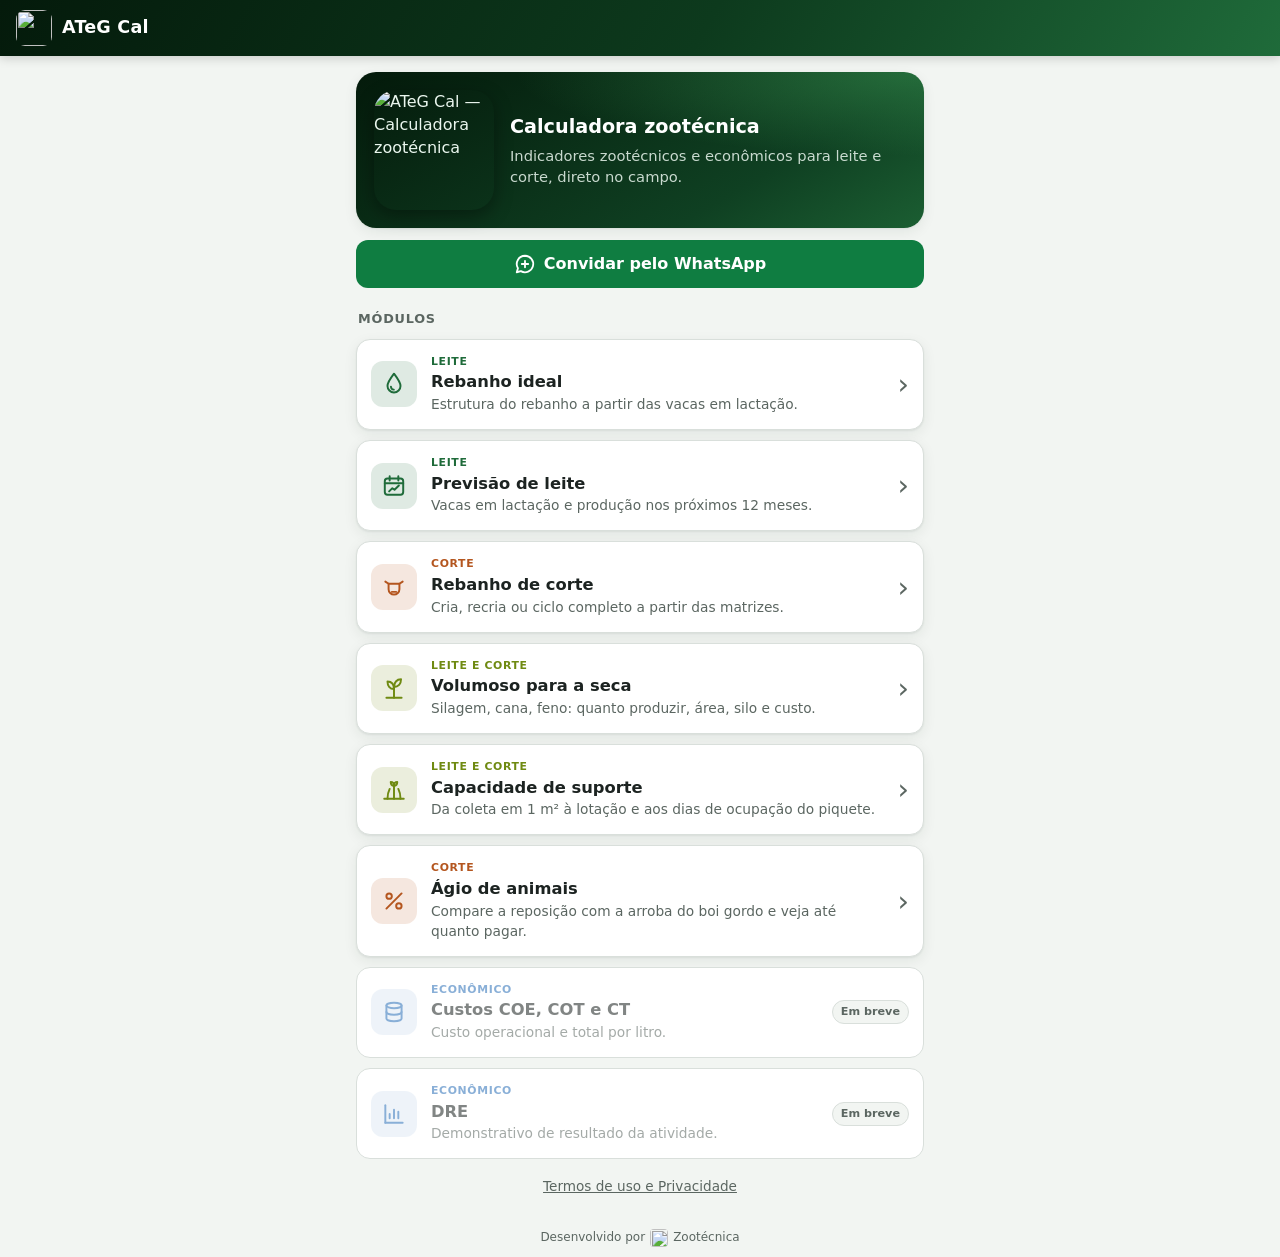
==== commit 897583ab: "Módulo Capacidade de suporte Da forragem colhida em quadrados de 1 m² à matéria seca, capacidade de " ====
--- a/index.html
+++ b/index.html
@@ -383,6 +383,103 @@
       </template>
     </section>
 
+    <!-- Capacidade de suporte -->
+    <section id="tela-capacidade-suporte" class="tela" hidden>
+      <form id="formCapacidade" novalidate>
+        <div class="cartao">
+          <label class="campo">
+            <span>Propriedade</span>
+            <input name="fazenda" type="text" autocomplete="off" placeholder="Nome da fazenda">
+          </label>
+          <div class="grade">
+            <label class="campo"><span>Piquete</span>
+              <input name="piquete" type="text" autocomplete="off" placeholder="Nome ou número"></label>
+            <label class="campo"><span>Área do piquete (ha)</span>
+              <input name="areaHa" type="number" inputmode="decimal" min="0" step="0.01" required></label>
+          </div>
+        </div>
+
+        <div class="cartao">
+          <div class="cartao-titulo">
+            <strong>Forragem colhida em 1 m²</strong>
+            <span>Peso verde de cada ponto, em kg. Colete de 8 a 10 pontos que representem o piquete.</span>
+          </div>
+          <div id="listaPontos" class="grade grade-pontos"></div>
+          <button type="button" id="btnAddPonto" class="link">+ Adicionar ponto</button>
+          <fieldset class="segmentado">
+            <legend>Como a forragem foi cortada</legend>
+            <label><input type="radio" name="corte" value="solo" checked><span>Rente ao solo</span></label>
+            <label><input type="radio" name="corte" value="saida"><span>Na altura de saída</span></label>
+          </fieldset>
+          <div class="grade">
+            <label class="campo"><span>Matéria seca (%)</span>
+              <input name="msPct" type="number" inputmode="decimal" min="0" max="100" step="0.1"></label>
+            <label class="campo"><span>Aproveitamento (%)</span>
+              <input name="aproveitamentoPct" type="number" inputmode="decimal" min="0" max="100" step="1"></label>
+          </div>
+          <details id="blocoMicroondas" class="pesos">
+            <summary>Calcular a matéria seca no micro-ondas</summary>
+            <p class="nota">Pese a amostra picada, seque no micro-ondas e pese de novo. Os dois pesos substituem a matéria seca digitada acima.</p>
+            <div class="grade">
+              <label class="campo"><span>Peso úmido (g)</span>
+                <input name="pesoUmidoG" type="number" inputmode="decimal" min="0" step="1"></label>
+              <label class="campo"><span>Peso seco (g)</span>
+                <input name="pesoSecoG" type="number" inputmode="decimal" min="0" step="1"></label>
+            </div>
+          </details>
+        </div>
+
+        <div class="cartao">
+          <div class="cartao-titulo">
+            <strong>Animais no piquete</strong>
+            <span>Informe o lote para ver os dias de ocupação. Campos vazios usam a referência.</span>
+          </div>
+          <div id="listaLotesCapacidade" class="lista-itens"></div>
+          <button type="button" id="btnAddLoteCapacidade" class="link">+ Adicionar categoria</button>
+        </div>
+
+        <div class="cartao">
+          <div class="grade">
+            <label class="campo"><span>Descanso do piquete (dias)</span>
+              <input name="descansoDias" type="number" inputmode="numeric" min="0" step="1"></label>
+            <label class="campo"><span>Ocupação planejada (dias)</span>
+              <input name="ocupacaoDias" type="number" inputmode="decimal" min="0" step="0.5"></label>
+          </div>
+          <p class="nota">Com um lote informado, os dias de ocupação vêm do cálculo, e não do valor planejado.</p>
+        </div>
+
+        <p id="erroCapacidade" class="erro" role="alert" hidden></p>
+
+        <div class="acoes">
+          <button type="submit" class="primario">Calcular</button>
+          <button type="button" id="btnLimparCapacidade" class="secundario">Limpar</button>
+        </div>
+      </form>
+
+      <div id="resultadoCapacidade" class="resultado" hidden></div>
+
+      <template id="modeloLoteCapacidade">
+        <div class="item">
+          <div class="item-topo">
+            <select data-campo="tipo" aria-label="Categoria"></select>
+            <button type="button" class="remover" aria-label="Remover categoria">&#10005;</button>
+          </div>
+          <div class="grade">
+            <label class="campo"><span>Animais</span>
+              <input data-campo="animais" type="number" inputmode="numeric" min="1" step="1"></label>
+            <label class="campo"><span>Peso (kg)</span>
+              <input data-campo="pesoKg" type="number" inputmode="numeric" step="1"></label>
+            <label class="campo" hidden><span>Leite (kg/vaca/dia)</span>
+              <input data-campo="leiteKg" type="number" inputmode="decimal" min="0" step="0.5"></label>
+            <label class="campo"><span>Consumo (% do peso)</span>
+              <input data-campo="consumoPct" type="number" inputmode="decimal" step="0.1"></label>
+            <label class="campo"><span>Dieta vinda do pasto (%)</span>
+              <input data-campo="pastoPct" type="number" inputmode="numeric" min="0" max="100" step="1"></label>
+          </div>
+        </div>
+      </template>
+    </section>
+
     <!-- Termos de uso e Política de privacidade (leitura e aceite) -->
     <section id="tela-termos" class="tela" hidden>
       <div id="avisoAceite" class="aviso atencao" hidden>
@@ -546,6 +643,17 @@
             <span class="modulo-tag">Leite e corte</span>
             <strong>Volumoso para a seca</strong>
             <span class="modulo-desc">Silagem, cana, feno: quanto produzir, área, silo e custo.</span>
+          </span>
+          <span class="modulo-seta" aria-hidden="true">&#8250;</span>
+        </a>
+        <a class="modulo forragem" href="#/capacidade-suporte">
+          <span class="modulo-icone" aria-hidden="true">
+            <svg viewBox="0 0 24 24"><path d="M3 20h18"/><path d="M6 20c0-4 1-7 2-9M12 20V8M18 20c0-4-1-7-2-9"/><path d="M12 8c-1.8 0-3-1.300-3-3.500 1.800 0 3 1.300 3 3.500zM12 8c1.800 0 3-1.300 3-3.500-1.800 0-3 1.300-3 3.500z"/></svg>
+          </span>
+          <span class="modulo-corpo">
+            <span class="modulo-tag">Leite e corte</span>
+            <strong>Capacidade de suporte</strong>
+            <span class="modulo-desc">Da coleta em 1 m² à lotação e aos dias de ocupação do piquete.</span>
           </span>
           <span class="modulo-seta" aria-hidden="true">&#8250;</span>
         </a>
--- a/css/style.css
+++ b/css/style.css
@@ -395,6 +395,8 @@
   cursor: pointer;
 }
 .grade.grade-3 { grid-template-columns: repeat(3, 1fr); gap: 8px; }
+.grade.grade-pontos { grid-template-columns: repeat(4, 1fr); gap: 8px; }
+.grade-pontos .campo > span { font-size: 0.78rem; }
 .grade-3 .campo > span { font-size: 0.78rem; }
 .item .pesos summary { font-size: 0.9rem; }
 .resultado h4 { margin: 16px 0 4px; font-size: 0.98rem; }
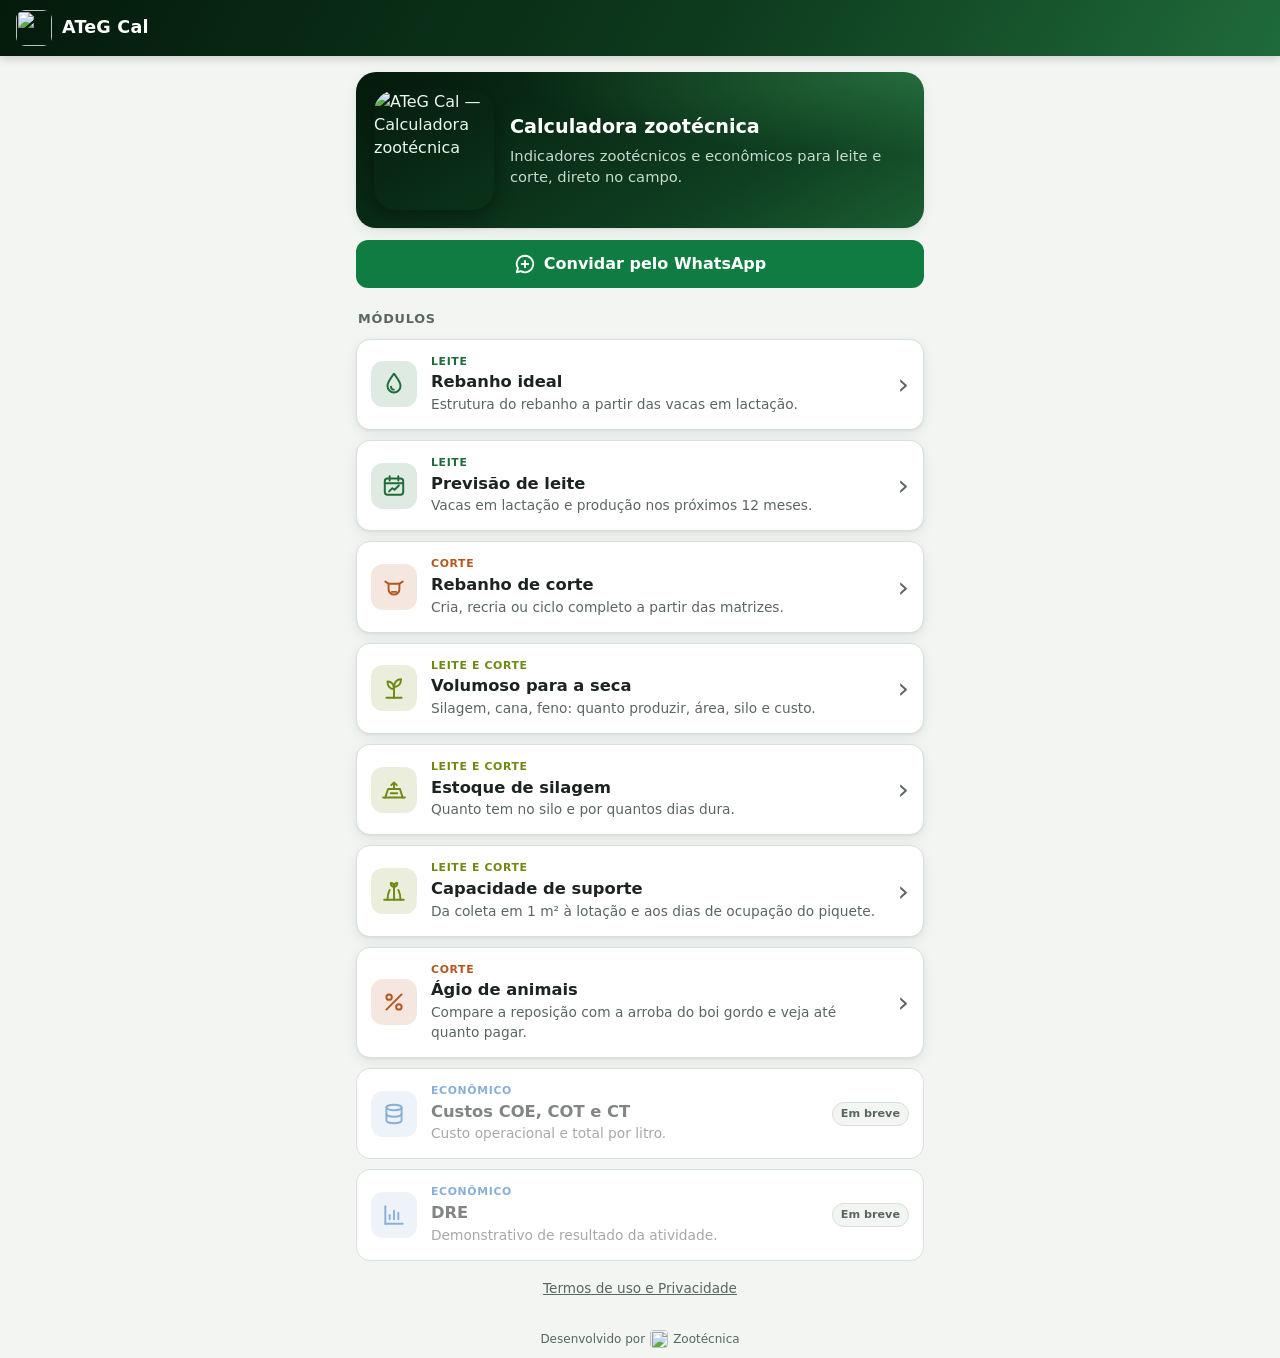
==== commit 80d6207f: "Módulo Estoque de silagem e importação do estoque no Volumoso Estoque pelas medidas do silo ou em to" ====
--- a/index.html
+++ b/index.html
@@ -239,6 +239,10 @@
             <strong>Volumosos do cocho</strong>
             <span>Participação vazia divide igualmente o que falta para 100%.</span>
           </div>
+          <div class="importar um">
+            <button type="button" id="btnImportarSilo" class="secundario">Trazer Estoque de silagem</button>
+          </div>
+          <p id="notaImportarSilo" class="nota" hidden></p>
           <div id="listaVolumosos" class="lista-itens"></div>
           <button type="button" id="btnAddVolumoso" class="link">+ Adicionar volumoso</button>
         </div>
@@ -295,6 +299,114 @@
                 <input data-campo="custoT" type="number" inputmode="decimal" step="1"></label>
             </div>
           </details>
+        </div>
+      </template>
+    </section>
+
+    <!-- Estoque de silagem -->
+    <section id="tela-estoque-silagem" class="tela" hidden>
+      <form id="formSilagem" novalidate>
+        <div class="cartao">
+          <label class="campo">
+            <span>Propriedade</span>
+            <input name="fazenda" type="text" autocomplete="off" placeholder="Nome da fazenda">
+          </label>
+          <div class="grade">
+            <label class="campo"><span>Silo</span>
+              <input name="silo" type="text" autocomplete="off" placeholder="Nome ou número"></label>
+            <label class="campo"><span>Silagem</span>
+              <select name="silagem"></select></label>
+          </div>
+        </div>
+
+        <div class="cartao">
+          <div class="cartao-titulo">
+            <strong>Estoque</strong>
+            <span>Meça só a parte do silo que ainda não foi usada.</span>
+          </div>
+          <fieldset class="segmentado">
+            <legend>Como informar</legend>
+            <label><input type="radio" name="modoEstoque" value="medidas" checked><span>Medidas do silo</span></label>
+            <label><input type="radio" name="modoEstoque" value="toneladas"><span>Toneladas</span></label>
+          </fieldset>
+          <div id="blocoMedidas" class="grade">
+            <label class="campo"><span>Comprimento que falta (m)</span>
+              <input name="comprimentoM" type="number" inputmode="decimal" min="0" step="0.1"></label>
+            <label class="campo"><span>Altura da silagem (m)</span>
+              <input name="alturaM" type="number" inputmode="decimal" min="0" step="0.1"></label>
+            <label class="campo"><span>Largura no topo (m)</span>
+              <input name="larguraTopoM" type="number" inputmode="decimal" min="0" step="0.1"></label>
+            <label class="campo"><span>Largura na base (m)</span>
+              <input name="larguraBaseM" type="number" inputmode="decimal" min="0" step="0.1" placeholder="Igual ao topo"></label>
+          </div>
+          <div id="blocoToneladas" class="grade" hidden>
+            <label class="campo"><span>Silagem no estoque (t)</span>
+              <input name="estoqueT" type="number" inputmode="decimal" min="0" step="0.1"></label>
+          </div>
+          <details class="pesos">
+            <summary>Ajustar índices</summary>
+            <div class="grade">
+              <label class="campo" id="campoDensidade"><span>Densidade (kg/m³)</span>
+                <input name="densidade" type="number" inputmode="numeric" min="0" step="10"></label>
+              <label class="campo"><span>Matéria seca (%)</span>
+                <input name="msPct" type="number" inputmode="decimal" min="0" max="100" step="0.1"></label>
+              <label class="campo"><span>Perdas até o cocho (%)</span>
+                <input name="perdasPct" type="number" inputmode="decimal" min="0" max="99" step="1"></label>
+            </div>
+          </details>
+        </div>
+
+        <div class="cartao">
+          <div class="cartao-titulo">
+            <strong>Consumo</strong>
+            <span>Silagem como sai do silo (matéria natural).</span>
+          </div>
+          <fieldset class="segmentado">
+            <legend>Como informar</legend>
+            <label><input type="radio" name="modoConsumo" value="total" checked><span>Total por dia</span></label>
+            <label><input type="radio" name="modoConsumo" value="animais"><span>Pelos animais</span></label>
+          </fieldset>
+          <div id="blocoConsumoTotal">
+            <label class="campo"><span>Silagem fornecida (kg/dia)</span>
+              <input name="consumoKgDia" type="number" inputmode="decimal" min="0" step="1"></label>
+          </div>
+          <div id="blocoConsumoAnimais" hidden>
+            <p class="nota">Silagem por animal vazia usa a referência, como se todo o volumoso da dieta fosse silagem.</p>
+            <div id="listaLotesSilagem" class="lista-itens"></div>
+            <button type="button" id="btnAddLoteSilagem" class="link">+ Adicionar categoria</button>
+          </div>
+        </div>
+
+        <div class="cartao">
+          <label class="campo"><span>Dias que a silagem precisa durar (opcional)</span>
+            <input name="diasNecessarios" type="number" inputmode="numeric" min="0" step="1"></label>
+          <p class="nota">Por exemplo, os dias até as chuvas. Mostra se sobra ou falta silagem.</p>
+        </div>
+
+        <p id="erroSilagem" class="erro" role="alert" hidden></p>
+
+        <div class="acoes">
+          <button type="submit" class="primario">Calcular</button>
+          <button type="button" id="btnLimparSilagem" class="secundario">Limpar</button>
+        </div>
+      </form>
+
+      <div id="resultadoSilagem" class="resultado" hidden></div>
+
+      <template id="modeloLoteSilagem">
+        <div class="item">
+          <div class="item-topo">
+            <select data-campo="tipo" aria-label="Categoria"></select>
+            <button type="button" class="remover" aria-label="Remover categoria">&#10005;</button>
+          </div>
+          <div class="grade grade-3">
+            <label class="campo"><span>Animais</span>
+              <input data-campo="animais" type="number" inputmode="numeric" min="1" step="1"></label>
+            <label class="campo"><span>Peso (kg)</span>
+              <input data-campo="pesoKg" type="number" inputmode="numeric" step="1"></label>
+            <label class="campo"><span>Silagem (kg/animal/dia)</span>
+              <input data-campo="kgAnimal" type="number" inputmode="decimal" step="0.5"></label>
+          </div>
         </div>
       </template>
     </section>
@@ -416,6 +528,8 @@
               <input name="msPct" type="number" inputmode="decimal" min="0" max="100" step="0.1"></label>
             <label class="campo"><span>Aproveitamento (%)</span>
               <input name="aproveitamentoPct" type="number" inputmode="decimal" min="0" max="100" step="1"></label>
+            <label class="campo"><span>FDN do pasto (%)</span>
+              <input name="fdnPct" type="number" inputmode="decimal" min="0" max="100" step="0.1"></label>
           </div>
           <details id="blocoMicroondas" class="pesos">
             <summary>Calcular a matéria seca no micro-ondas</summary>
@@ -471,10 +585,12 @@
               <input data-campo="pesoKg" type="number" inputmode="numeric" step="1"></label>
             <label class="campo" hidden><span>Leite (kg/vaca/dia)</span>
               <input data-campo="leiteKg" type="number" inputmode="decimal" min="0" step="0.5"></label>
-            <label class="campo"><span>Consumo (% do peso)</span>
+            <label class="campo"><span>Concentrado (kg MS/dia)</span>
+              <input data-campo="concentradoKg" type="number" inputmode="decimal" min="0" step="0.1" placeholder="0"></label>
+            <label class="campo"><span>Consumo total (% do peso)</span>
               <input data-campo="consumoPct" type="number" inputmode="decimal" step="0.1"></label>
-            <label class="campo"><span>Dieta vinda do pasto (%)</span>
-              <input data-campo="pastoPct" type="number" inputmode="numeric" min="0" max="100" step="1"></label>
+            <label class="campo"><span>Capacidade de FDN (% do peso)</span>
+              <input data-campo="capacidadeFdnPct" type="number" inputmode="decimal" step="0.01"></label>
           </div>
         </div>
       </template>
@@ -643,6 +759,17 @@
             <span class="modulo-tag">Leite e corte</span>
             <strong>Volumoso para a seca</strong>
             <span class="modulo-desc">Silagem, cana, feno: quanto produzir, área, silo e custo.</span>
+          </span>
+          <span class="modulo-seta" aria-hidden="true">&#8250;</span>
+        </a>
+        <a class="modulo forragem" href="#/estoque-silagem">
+          <span class="modulo-icone" aria-hidden="true">
+            <svg viewBox="0 0 24 24"><path d="M2 19h20"/><path d="M4 19l2.5-8h11l2.5 8"/><path d="M9 15h6"/><path d="M12 11V5M9.500 7.500L12 5l2.500 2.500"/></svg>
+          </span>
+          <span class="modulo-corpo">
+            <span class="modulo-tag">Leite e corte</span>
+            <strong>Estoque de silagem</strong>
+            <span class="modulo-desc">Quanto tem no silo e por quantos dias dura.</span>
           </span>
           <span class="modulo-seta" aria-hidden="true">&#8250;</span>
         </a>
--- a/css/style.css
+++ b/css/style.css
@@ -379,6 +379,7 @@
 .importar { display: grid; grid-template-columns: 1fr 1fr; gap: 8px; margin-bottom: 12px; }
 .importar button { min-height: 44px; font-size: 0.82rem; padding: 6px 8px; }
 .importar button:disabled { opacity: 0.45; }
+.importar.um { grid-template-columns: 1fr; }
 .lista-itens { display: grid; gap: 10px; }
 .item { display: grid; gap: 10px; padding: 12px; border: 1px solid var(--borda); border-radius: 12px; }
 .item-topo { display: flex; gap: 8px; align-items: center; }
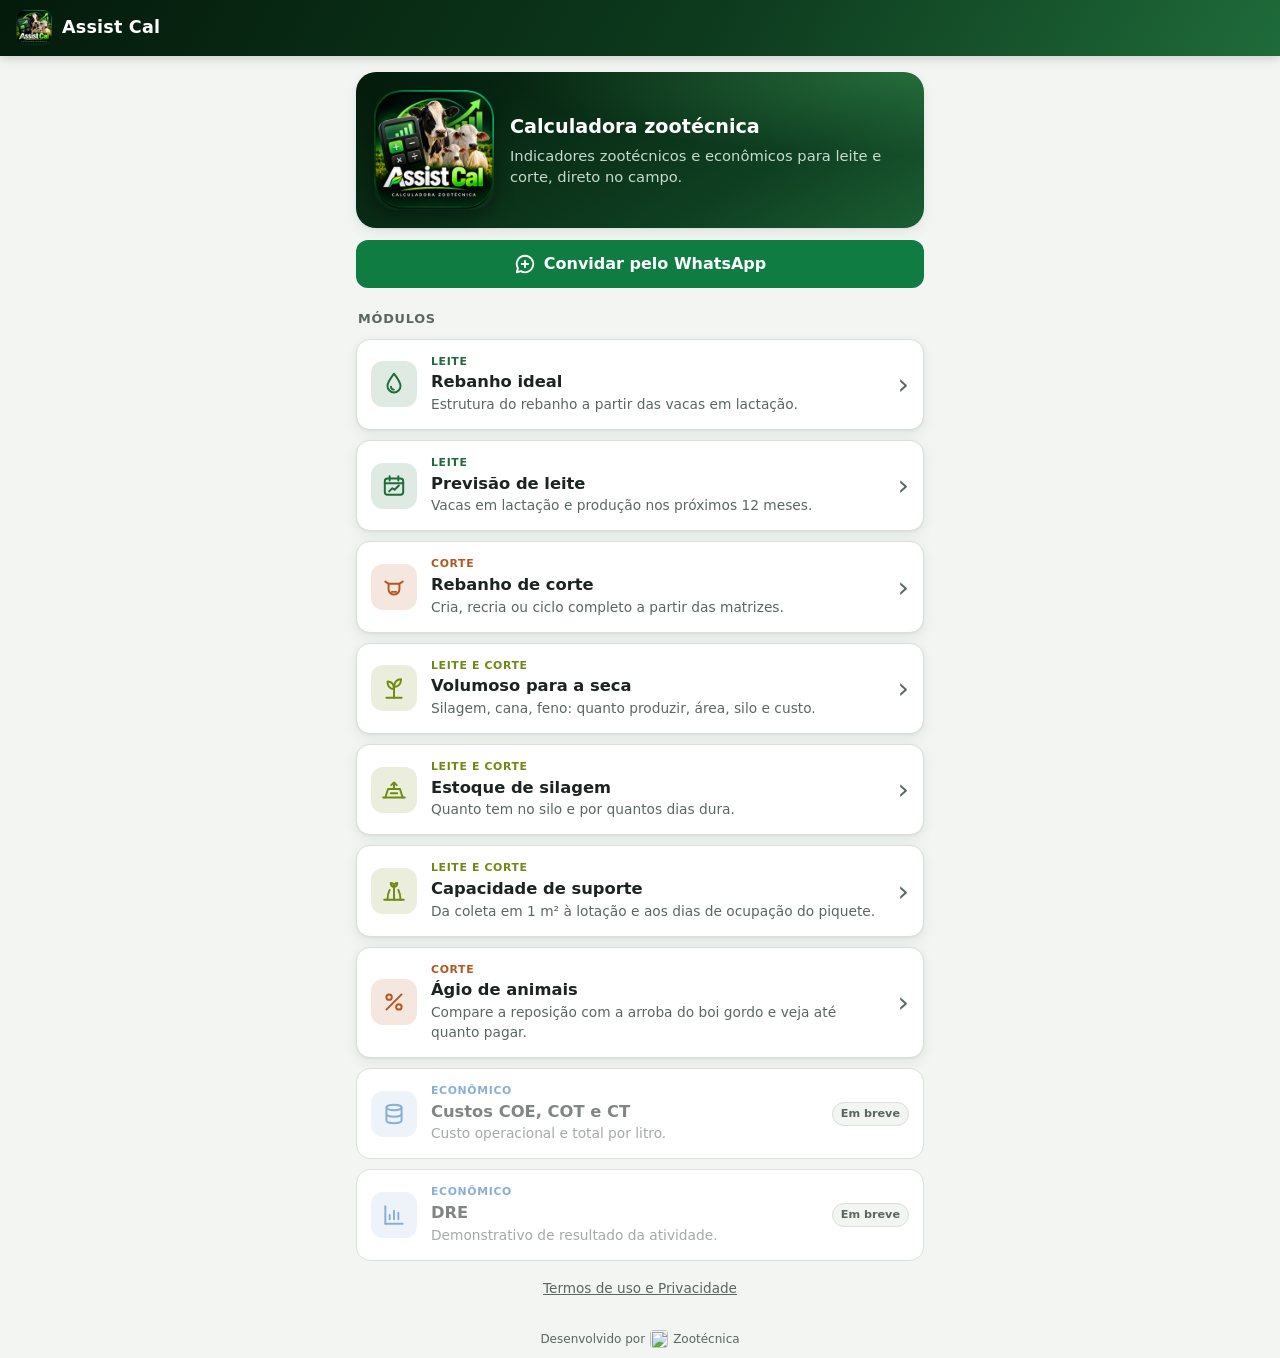
==== commit ccacd3a6: "Assist Cal: novo nome, logo, termos 1.1 e mudança para /assist-cal/ - Nome do app e da empresa troca" ====
--- a/index.html
+++ b/index.html
@@ -3,12 +3,12 @@
 <head>
   <meta charset="utf-8">
   <meta name="viewport" content="width=device-width, initial-scale=1, viewport-fit=cover">
-  <meta name="description" content="Calculadora de indicadores zootécnicos e econômicos para ATeG.">
+  <meta name="description" content="Calculadora de indicadores zootécnicos e econômicos para assistência técnica.">
   <meta name="theme-color" content="#06200f">
   <meta name="apple-mobile-web-app-capable" content="yes">
-  <meta name="apple-mobile-web-app-title" content="ATeG Cal">
+  <meta name="apple-mobile-web-app-title" content="Assist Cal">
   <meta name="apple-mobile-web-app-status-bar-style" content="black-translucent">
-  <title>ATeG Cal</title>
+  <title>Assist Cal</title>
   <link rel="manifest" href="manifest.webmanifest">
   <link rel="icon" href="icons/favicon-64.png" type="image/png">
   <link rel="apple-touch-icon" href="icons/apple-touch-icon.png">
@@ -18,19 +18,37 @@
   <header class="topo">
     <button class="voltar" id="btnVoltar" type="button" aria-label="Voltar" hidden>&#8592;</button>
     <img class="topo-logo" src="icons/logo-96.png" alt="" width="36" height="36">
-    <h1 id="tituloTela">ATeG Cal</h1>
+    <h1 id="tituloTela">Assist Cal</h1>
     <span id="seloOffline" class="selo-offline" hidden>Offline</span>
   </header>
 
   <main>
+    <!-- Aviso de mudança de endereço: só aparece no endereço antigo (/ateg-cal/) -->
+    <aside id="avisoMudanca" class="mudanca" hidden>
+      <p class="mudanca-titulo">O Assist Cal mudou de endereço</p>
+      <div id="mudancaPendente">
+        <p>Instale o app no endereço novo. Este continua funcionando por um tempo, mas as novidades
+          vão sair só no novo.</p>
+        <ol>
+          <li>Toque no botão abaixo. Se abrir dentro do app, toque em <b>⋮</b> e em <b>Abrir no Chrome</b>.</li>
+          <li><b>Android:</b> toque em <b>⋮</b> e em <b>Instalar app</b>.
+            <b>iPhone:</b> no Safari, toque em <b>Compartilhar</b> e em <b>Adicionar à Tela de Início</b>.</li>
+          <li>Abra pelo ícone novo. No Android você já entra logado; no iPhone, entre com seu celular e senha.</li>
+          <li>Depois, apague este ícone antigo.</li>
+        </ol>
+      </div>
+      <p id="mudancaFeita" hidden>Você já instalou o app no endereço novo. Use o ícone novo e apague este.</p>
+      <a id="btnNovoEndereco" class="primario mudanca-botao" href="#" target="_blank" rel="noopener">Abrir o endereço novo</a>
+    </aside>
+
     <!-- Login pelo celular -->
     <section id="tela-login" class="tela" hidden>
       <div class="login">
-        <img class="login-logo" src="icons/logo-280.png" alt="ATeG Cal — Calculadora zootécnica" width="150" height="150">
+        <img class="login-logo" src="icons/logo-280.png" alt="Assist Cal — Calculadora zootécnica" width="150" height="150">
 
         <div id="blocoEntrar" class="login-bloco">
           <h2>Entrar</h2>
-          <p class="login-texto">Use o celular e a senha cadastrados na Zootécnica ATeG.</p>
+          <p class="login-texto">Use o celular e a senha cadastrados na Zootécnica Assist.</p>
           <form id="formLogin" class="cartao" novalidate>
           <label class="campo">
             <span>Celular</span>
@@ -108,7 +126,7 @@
             <span>Função</span>
             <select name="funcao" required>
               <option value="" selected disabled>Selecione</option>
-              <option>Técnico de campo ATeG</option>
+              <option>Técnico de campo Assist</option>
               <option>Coordenador</option>
               <option>Supervisor</option>
               <option>Produtor rural</option>
@@ -599,20 +617,20 @@
     <!-- Termos de uso e Política de privacidade (leitura e aceite) -->
     <section id="tela-termos" class="tela" hidden>
       <div id="avisoAceite" class="aviso atencao" hidden>
-        Para continuar usando o ATeG Cal, leia e aceite os Termos de uso e a Política de privacidade.
+        Para continuar usando o Assist Cal, leia e aceite os Termos de uso e a Política de privacidade.
       </div>
       <article class="cartao termos">
         <h2>Termos de uso e Política de privacidade</h2>
-        <p class="sub">ATeG Cal · Versão <span id="versaoTermos"></span> · vigente desde 28/10/2026</p>
+        <p class="sub">Assist Cal · Versão <span id="versaoTermos"></span> · vigente desde 05/11/2026</p>
 
         <h3>1. Quem é o responsável</h3>
-        <p>O ATeG Cal é desenvolvido e mantido por <b>Weder de Lima Vieira</b>, zootecnista, pessoa física,
+        <p>O Assist Cal é desenvolvido e mantido por <b>Weder de Lima Vieira</b>, zootecnista, pessoa física,
           com atuação em Goiânia/GO, que é o responsável (controlador) pelos dados pessoais tratados no app.
           Contato: <a href="mailto:zootecnicaateg@gmail.com">zootecnicaateg@gmail.com</a> ou WhatsApp
           <a href="https://wa.me/5562991176151">(62) 9 9117-6151</a>.</p>
 
         <h3>2. O que é o app</h3>
-        <p>O ATeG Cal é uma calculadora de indicadores zootécnicos e econômicos para apoio a técnicos e produtores
+        <p>O Assist Cal, antes chamado ATeG Cal, é uma calculadora de indicadores zootécnicos e econômicos para apoio a técnicos e produtores
           rurais. No momento o uso é gratuito. Funcionalidades, condições de uso ou de acesso podem mudar no
           futuro, com aviso prévio no próprio app.</p>
 
@@ -644,7 +662,7 @@
           <li>Liberar e controlar o acesso ao app.</li>
           <li>Dar suporte e ajudar na recuperação de senha.</li>
           <li>Entender quais módulos são mais usados, para melhorar o app e decidir as próximas funcionalidades.</li>
-          <li>Enviar comunicados sobre o app e conteúdos técnicos da Zootécnica ATeG. Você pode pedir para não
+          <li>Enviar comunicados sobre o app e conteúdos técnicos da Zootécnica Assist. Você pode pedir para não
             receber esses comunicados a qualquer momento.</li>
         </ul>
         <p>O tratamento se baseia no seu consentimento e na necessidade de prestar o serviço que você solicitou
@@ -700,7 +718,7 @@
     <!-- Tela inicial: módulos -->
     <section id="tela-inicio" class="tela">
       <div class="capa">
-        <img src="icons/logo-280.png" alt="ATeG Cal — Calculadora zootécnica" width="140" height="140">
+        <img src="icons/logo-280.png" alt="Assist Cal — Calculadora zootécnica" width="140" height="140">
         <div>
           <p class="capa-titulo">Calculadora zootécnica</p>
           <p class="capa-texto">Indicadores zootécnicos e econômicos para leite e corte, direto no campo.</p>
@@ -837,7 +855,7 @@
 
         <fieldset class="segmentado">
           <legend>Método de cálculo</legend>
-          <label><input type="radio" name="modo" value="padrao" checked><span>Padrão ATeG</span></label>
+          <label><input type="radio" name="modo" value="padrao" checked><span>Padrão Assist</span></label>
           <label><input type="radio" name="modo" value="indices"><span>Índices da fazenda</span></label>
         </fieldset>
 
--- a/css/style.css
+++ b/css/style.css
@@ -612,3 +612,27 @@
   pointer-events: none;
   white-space: nowrap;
 }
+
+/* ---------- Aviso de mudança de endereço ---------- */
+
+.mudanca {
+  margin: 0 0 16px;
+  padding: 14px 16px;
+  border-radius: var(--raio);
+  border: 1px solid var(--alerta);
+  background: var(--alerta-fundo);
+  color: var(--texto);
+  font-size: 0.92rem;
+}
+.mudanca p { margin: 0 0 8px; }
+.mudanca-titulo { font-size: 1.05rem; font-weight: 700; color: var(--alerta); }
+.mudanca ol { margin: 0 0 12px; padding-left: 20px; display: grid; gap: 4px; }
+.mudanca-botao {
+  display: flex;
+  align-items: center;
+  justify-content: center;
+  min-height: 48px;
+  border-radius: 12px;
+  font-weight: 650;
+  text-decoration: none;
+}
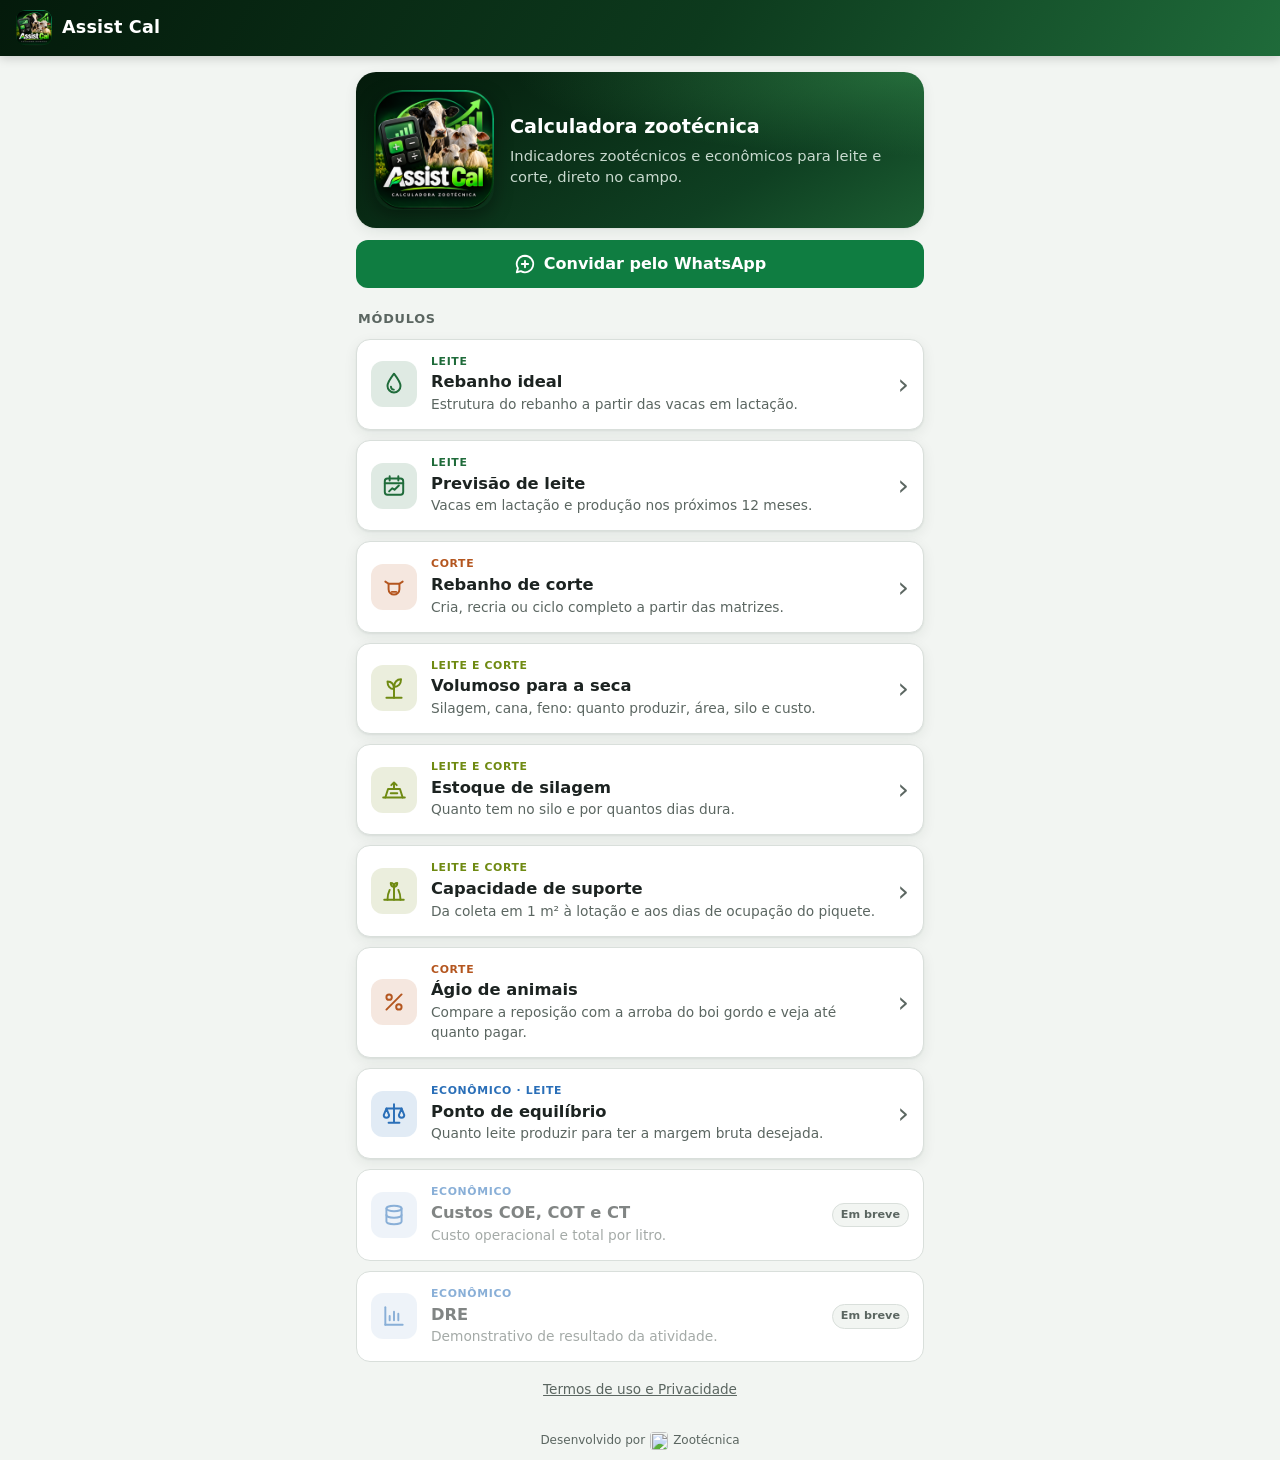
==== commit c8a1c160: "Módulo Ponto de equilíbrio: leite para a margem bruta desejada (app v37, script 1.21.0) Quanto leite" ====
--- a/index.html
+++ b/index.html
@@ -429,6 +429,76 @@
       </template>
     </section>
 
+    <!-- Ponto de equilíbrio -->
+    <section id="tela-ponto-equilibrio" class="tela" hidden>
+      <form id="formEquilibrio" novalidate>
+        <div class="cartao">
+          <label class="campo">
+            <span>Propriedade</span>
+            <input name="fazenda" type="text" autocomplete="off" placeholder="Nome da fazenda">
+          </label>
+          <div class="grade">
+            <label class="campo"><span>Produção atual (L/dia)</span>
+              <input name="litrosDia" type="number" inputmode="decimal" min="0" step="1"></label>
+            <label class="campo"><span>Preço do leite (R$/L)</span>
+              <input name="precoLitro" type="number" inputmode="decimal" min="0" step="0.01"></label>
+            <label class="campo"><span>Vacas em lactação</span>
+              <input name="vacas" type="number" inputmode="numeric" min="0" step="1" placeholder="Opcional"></label>
+            <label class="campo"><span>Outras receitas (R$/mês)</span>
+              <input name="outrasReceitas" type="number" inputmode="decimal" min="0" step="1" placeholder="0"></label>
+          </div>
+          <p class="nota">Outras receitas: venda de animais de descarte, bezerros e esterco, em média por mês.</p>
+        </div>
+
+        <div class="cartao">
+          <div class="cartao-titulo">
+            <strong>Custo operacional efetivo (COE)</strong>
+            <span>Tudo o que se gasta no mês para produzir o leite. Todo o COE é custo variável.</span>
+          </div>
+          <fieldset class="segmentado">
+            <legend>Como informar</legend>
+            <label><input type="radio" name="modoCustos" value="total" checked><span>Total do mês</span></label>
+            <label><input type="radio" name="modoCustos" value="itens"><span>Por itens</span></label>
+          </fieldset>
+          <div id="blocoTotalCusto">
+            <label class="campo"><span>COE do mês (R$)</span>
+              <input name="coeTotal" type="number" inputmode="decimal" min="0" step="1"></label>
+          </div>
+          <div id="blocoItensCusto" hidden>
+            <p class="nota">Valores do mês. Item vazio fica de fora.</p>
+            <div id="listaCustos" class="lista-custos"></div>
+            <button type="button" id="btnAddCusto" class="link">+ Adicionar custo</button>
+          </div>
+          <p class="nota">Concentrado, mão de obra contratada, insumos, energia e tudo o mais que se paga no mês.</p>
+        </div>
+
+        <div class="cartao">
+          <label class="campo"><span>Margem bruta desejada (R$/mês)</span>
+            <input name="margemDesejada" type="number" inputmode="decimal" min="0" step="100" required></label>
+          <p class="nota">Margem bruta = receita − COE. O resultado mostra quanto leite produzir por dia para chegar a ela.</p>
+        </div>
+
+        <p id="erroEquilibrio" class="erro" role="alert" hidden></p>
+
+        <div class="acoes">
+          <button type="submit" class="primario">Calcular</button>
+          <button type="button" id="btnLimparEquilibrio" class="secundario">Limpar</button>
+        </div>
+      </form>
+
+      <div id="resultadoEquilibrio" class="resultado" hidden></div>
+
+      <template id="modeloCusto">
+        <div class="custo">
+          <input data-campo="nome" class="custo-nome" type="text" autocomplete="off" aria-label="Nome do custo" placeholder="Nome do custo">
+          <div class="custo-linha">
+            <input data-campo="valor" type="number" inputmode="decimal" min="0" step="1" aria-label="R$ no mês" placeholder="R$ no mês">
+            <button type="button" class="remover" aria-label="Remover custo">&#10005;</button>
+          </div>
+        </div>
+      </template>
+    </section>
+
     <!-- Ágio de animais -->
     <section id="tela-agio" class="tela" hidden>
       <form id="formAgio" novalidate>
@@ -726,6 +796,10 @@
           <p id="capaUsuario" class="capa-usuario" hidden>
             Olá, <b id="nomeUsuario"></b> · <button type="button" id="btnSair" class="link link-claro">Sair</button>
           </p>
+          <p id="seloRanking" class="selo-ranking" hidden>
+            <span class="ranking-trofeu" aria-hidden="true">&#127942;</span>
+            <span><b id="rankingPosicao"></b> <span id="rankingTotal"></span><small id="rankingDetalhe"></small></span>
+          </p>
         </div>
       </div>
 
@@ -810,6 +884,17 @@
             <span class="modulo-tag">Corte</span>
             <strong>Ágio de animais</strong>
             <span class="modulo-desc">Compare a reposição com a arroba do boi gordo e veja até quanto pagar.</span>
+          </span>
+          <span class="modulo-seta" aria-hidden="true">&#8250;</span>
+        </a>
+        <a class="modulo economico" href="#/ponto-equilibrio">
+          <span class="modulo-icone" aria-hidden="true">
+            <svg viewBox="0 0 24 24"><path d="M12 3v17M7 20h10"/><path d="M5 7h14"/><path d="M5 7l-2.5 6a2.5 2.5 0 0 0 5 0z"/><path d="M19 7l-2.5 6a2.5 2.5 0 0 0 5 0z"/></svg>
+          </span>
+          <span class="modulo-corpo">
+            <span class="modulo-tag">Econômico · Leite</span>
+            <strong>Ponto de equilíbrio</strong>
+            <span class="modulo-desc">Quanto leite produzir para ter a margem bruta desejada.</span>
           </span>
           <span class="modulo-seta" aria-hidden="true">&#8250;</span>
         </a>
--- a/css/style.css
+++ b/css/style.css
@@ -209,6 +209,24 @@
 .fechar-termos { width: 100%; }
 .capa-usuario { margin: 10px 0 0; font-size: 0.88rem; }
 .capa-usuario .link-claro { padding: 0 2px; color: #b9f0c9; font-weight: 600; }
+.selo-ranking {
+  display: flex;
+  align-items: center;
+  gap: 10px;
+  margin: 10px 0 0;
+  padding: 8px 12px;
+  border-radius: 14px;
+  background: linear-gradient(135deg, rgb(242 192 99 / 0.28), rgb(242 192 99 / 0.12));
+  border: 1px solid rgb(242 192 99 / 0.55);
+  color: #fff;
+  font-size: 0.88rem;
+  line-height: 1.25;
+  text-align: left;
+}
+.selo-ranking[hidden] { display: none; }
+.ranking-trofeu { font-size: 1.6rem; line-height: 1; }
+.selo-ranking b { font-size: 1.05rem; color: #ffd98a; }
+.selo-ranking small { display: block; opacity: 0.85; font-size: 0.76rem; }
 
 /* ---------- Tela inicial ---------- */
 
@@ -405,6 +423,20 @@
 .segmentado.tres { grid-template-columns: repeat(3, 1fr); }
 .segmentado.tres span { font-size: 0.9rem; padding: 10px 4px; }
 #blocoSaida { margin-top: 12px; }
+/* Ponto de equilíbrio */
+.lista-custos { display: grid; }
+.custo { display: grid; gap: 6px; padding: 10px 0; border-bottom: 1px solid var(--borda); }
+.custo:first-child { padding-top: 4px; }
+.custo-nome { border: 0; padding: 2px 0; background: none; font-weight: 600; font-size: 0.92rem; min-height: 0; }
+.custo-linha { display: grid; grid-template-columns: 1fr 40px; gap: 8px; align-items: center; }
+.resultado td { white-space: nowrap; }
+#resultadoEquilibrio .indicador b { font-size: 1.1rem; white-space: nowrap; }
+.resultado td:first-child { white-space: normal; }
+.resultado .negativo { color: var(--erro); }
+.resultado .positivo { color: var(--verde); }
+.resultado td.suave { color: var(--texto-suave); font-size: 0.85rem; text-align: right; }
+.resultado tr.total td { font-weight: 700; }
+.resultado tr.grupo td { padding-top: 14px; font-size: 0.76rem; font-weight: 600; color: var(--texto-suave); text-align: left; }
 .segmentado legend { padding: 0 4px; font-size: 0.85rem; color: var(--texto-suave); }
 .segmentado label { position: relative; }
 .segmentado input { position: absolute; opacity: 0; min-height: 0; }
